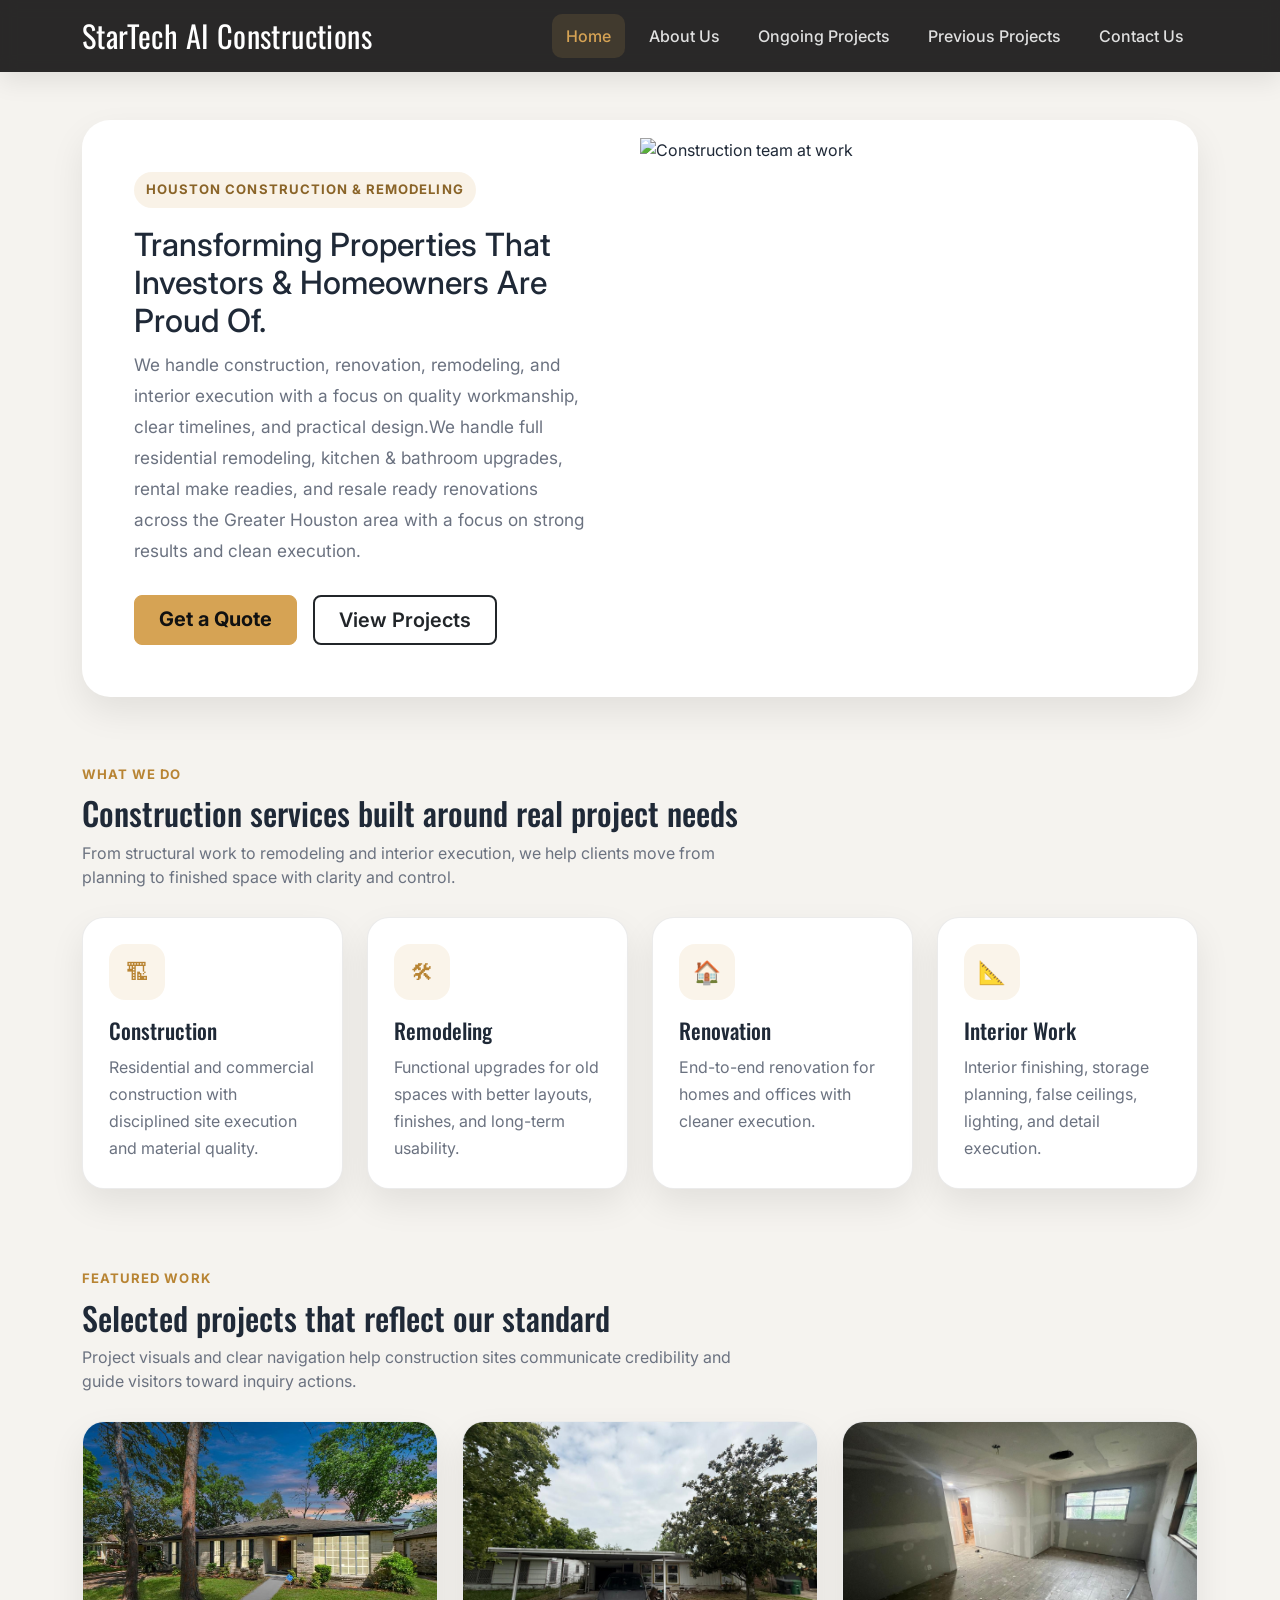
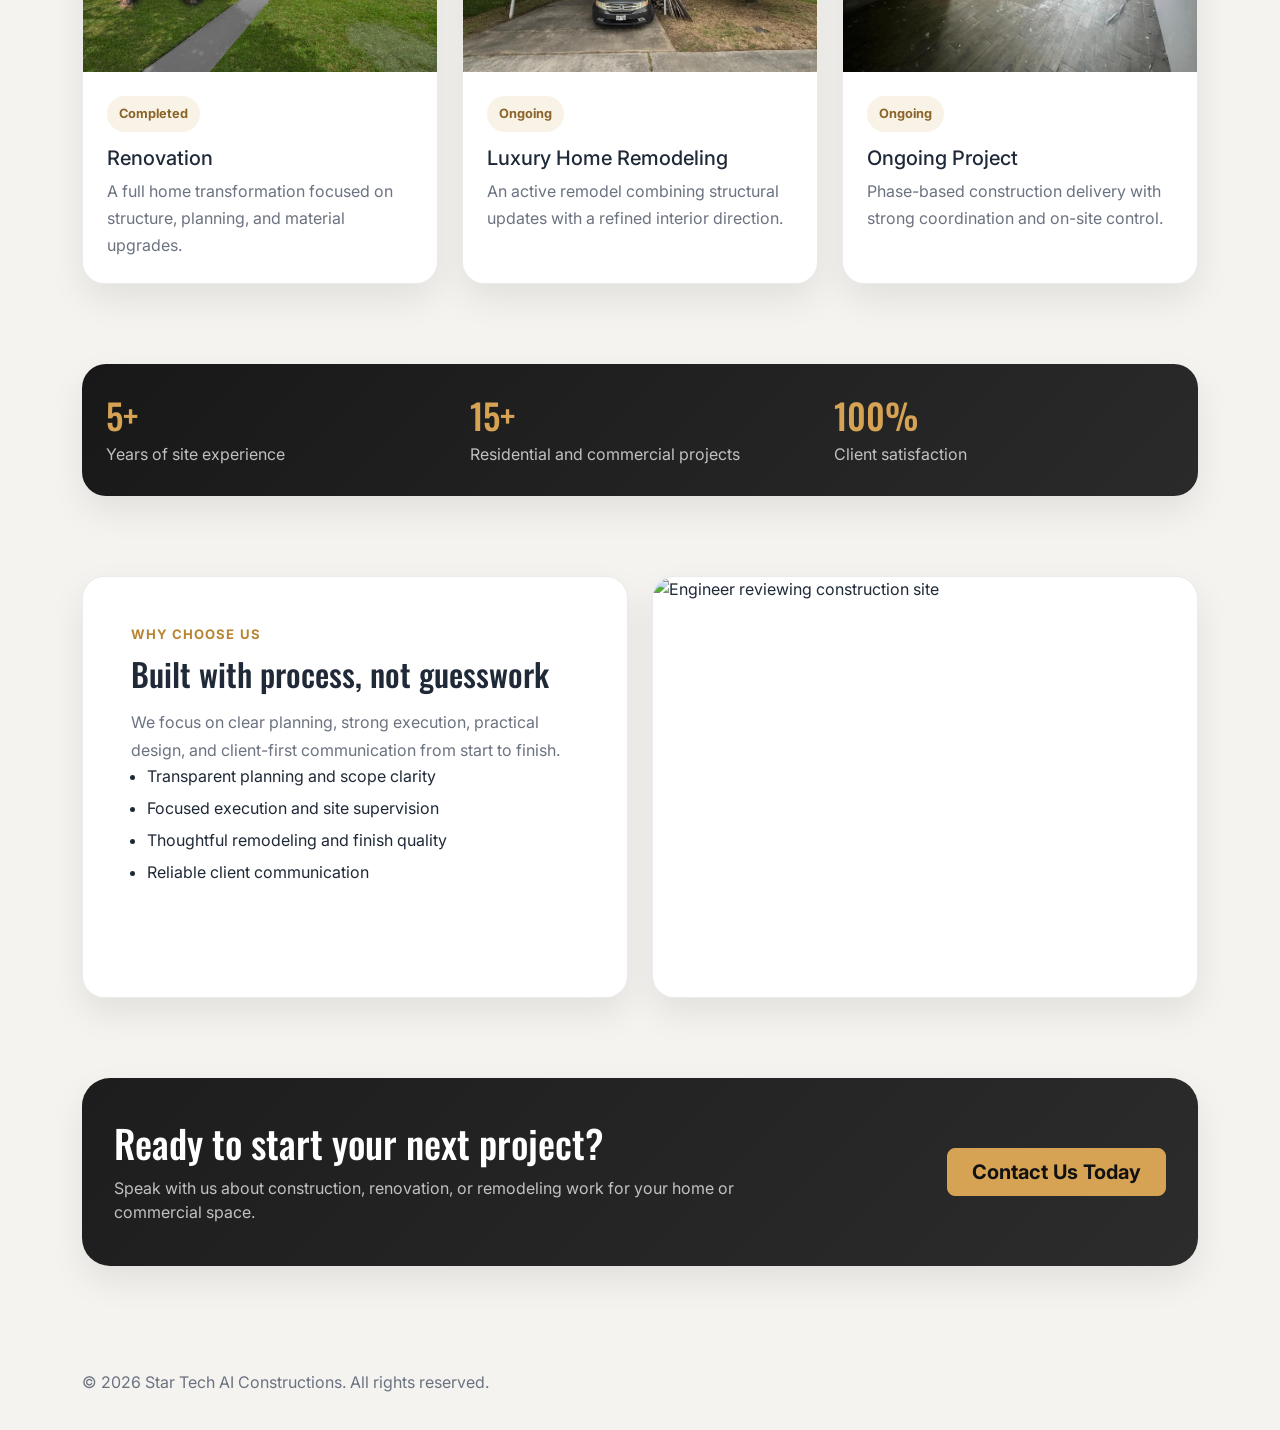
==== index.html @ a81a10f6 "initial commit" ====
<!DOCTYPE html>
<html lang="en">
<head>
  <meta charset="UTF-8" />
  <meta name="viewport" content="width=device-width, initial-scale=1.0" />
  <title>Star Tech AI Constructions | Home</title>
  <meta name="description" content="Construction, remodeling, renovation, and interior work." />

  <link rel="preconnect" href="https://fonts.googleapis.com">
  <link rel="preconnect" href="https://fonts.gstatic.com" crossorigin>
  <link href="https://fonts.googleapis.com/css2?family=Oswald:wght@400;500;600;700&family=Inter:wght@400;500;600;700&display=swap" rel="stylesheet">
  <link href="https://cdn.jsdelivr.net/npm/bootstrap@5.3.3/dist/css/bootstrap.min.css" rel="stylesheet">

  <style>
    :root {
      --accent: #d6a354;
      --accent-dark: #b88433;
      --text-dark: #1f2937;
      --text-muted: #6b7280;
      --bg: #f5f3ef;
      --white: #ffffff;
      --border: rgba(0, 0, 0, 0.08);
      --shadow: 0 15px 35px rgba(0, 0, 0, 0.08);
      --dark: #171717;
    }

    * {
      box-sizing: border-box;
    }

    body {
      margin: 0;
      font-family: 'Inter', sans-serif;
      background: var(--bg);
      color: var(--text-dark);
    }

    img {
      max-width: 100%;
      display: block;
    }

    .custom-navbar {
      background: rgba(23, 23, 23, 0.92);
      backdrop-filter: blur(8px);
      box-shadow: 0 10px 25px rgba(0, 0, 0, 0.08);
    }

    .navbar-brand {
      font-family: 'Oswald', sans-serif;
      font-size: 1.9rem;
      letter-spacing: 0.4px;
      color: #fff !important;
    }

    .navbar-nav .nav-link {
      color: rgba(255,255,255,0.85) !important;
      font-weight: 500;
      margin-left: 10px;
      padding: 10px 14px !important;
      border-radius: 10px;
      transition: all 0.25s ease;
    }

    .navbar-nav .nav-link:hover,
    .navbar-nav .nav-link.active {
      background: rgba(214,163,84,0.14);
      color: var(--accent) !important;
    }

    .navbar-toggler {
      border: none;
      box-shadow: none !important;
    }

    .navbar-toggler-icon {
      filter: brightness(0) invert(1);
    }

    .hero-section {
      padding: 120px 0 40px;
    }

    .hero-panel {
      background: var(--white);
      border-radius: 28px;
      overflow: hidden;
      box-shadow: var(--shadow);
    }

    .hero-copy {
      padding: 52px;
    }

    .eyebrow {
      display: inline-block;
      background: rgba(214,163,84,0.14);
      color: #8a6428;
      font-size: 0.82rem;
      font-weight: 700;
      padding: 8px 12px;
      border-radius: 999px;
      margin-bottom: 18px;
      text-transform: uppercase;
      letter-spacing: 0.08em;
    }

    .hero-copy h1 {
      font-family: 'Oswald', sans-serif;
      font-size: clamp(2.3rem, 4vw, 4.6rem);
      line-height: 1.02;
      margin-bottom: 18px;
    }

    .hero-copy p {
      color: var(--text-muted);
      font-size: 1.08rem;
      line-height: 1.8;
      margin-bottom: 28px;
      max-width: 560px;
    }

    .hero-image img {
      width: 100%;
      height: 100%;
      min-height: 540px;
      object-fit: cover;
    }

    .btn-warning {
      background-color: var(--accent);
      border-color: var(--accent);
      color: #111;
      font-weight: 700;
    }

    .btn-warning:hover {
      background-color: var(--accent-dark);
      border-color: var(--accent-dark);
      color: #111;
    }

    .btn-outline-dark {
      border-width: 2px;
      font-weight: 600;
    }

    .section-block {
      padding: 28px 0 80px;
    }

    .section-heading {
      margin-bottom: 28px;
    }

    .section-heading .small-title {
      color: var(--accent-dark);
      text-transform: uppercase;
      font-size: 0.82rem;
      letter-spacing: 0.08em;
      font-weight: 700;
    }

    .section-heading h2 {
      font-family: 'Oswald', sans-serif;
      font-size: clamp(1.8rem, 2.5vw, 3rem);
      margin: 10px 0 8px;
    }

    .section-heading p {
      color: var(--text-muted);
      max-width: 650px;
    }

    .service-card,
    .project-card,
    .info-card {
      background: var(--white);
      border: 1px solid var(--border);
      border-radius: 22px;
      box-shadow: var(--shadow);
      overflow: hidden;
      height: 100%;
      transition: transform 0.25s ease, box-shadow 0.25s ease;
    }

    .service-card {
      padding: 26px;
    }

    .service-card:hover,
    .project-card:hover,
    .info-card:hover {
      transform: translateY(-6px);
      box-shadow: 0 18px 40px rgba(0,0,0,0.1);
    }

    .icon-box {
      width: 56px;
      height: 56px;
      border-radius: 16px;
      display: grid;
      place-items: center;
      background: rgba(214,163,84,0.12);
      color: var(--accent-dark);
      font-size: 1.4rem;
      margin-bottom: 18px;
    }

    .service-card h5 {
      font-family: 'Oswald', sans-serif;
      font-size: 1.35rem;
      margin-bottom: 10px;
    }

    .service-card p,
    .project-card p,
    .info-card p {
      color: var(--text-muted);
      line-height: 1.7;
      margin-bottom: 0;
    }

    .project-card img {
      width: 100%;
      height: 250px;
      object-fit: cover;
    }

    .project-card .card-body {
      padding: 24px;
    }

    .badge-soft {
      display: inline-block;
      background: rgba(214,163,84,0.14);
      color: #8a6428;
      font-weight: 700;
      border-radius: 999px;
      padding: 8px 12px;
      margin-bottom: 14px;
      font-size: 0.8rem;
    }

    .stats-strip {
      background: linear-gradient(135deg, #181818 0%, #2a2a2a 100%);
      color: #fff;
      border-radius: 24px;
      padding: 30px 24px;
      box-shadow: var(--shadow);
      margin-bottom: 80px;
    }

    .stats-item h3 {
      font-family: 'Oswald', sans-serif;
      font-size: 2.2rem;
      color: var(--accent);
      margin-bottom: 6px;
    }

    .stats-item p {
      margin: 0;
      color: rgba(255,255,255,0.72);
    }

    .cta-panel {
      background: linear-gradient(135deg, #1d1d1d 0%, #2c2c2c 100%);
      color: var(--white);
      border-radius: 28px;
      padding: 42px 32px;
      box-shadow: var(--shadow);
    }

    .cta-panel h2 {
      font-family: 'Oswald', sans-serif;
      font-size: clamp(2rem, 3vw, 3.2rem);
      margin-bottom: 10px;
    }

    .cta-panel p {
      color: rgba(255,255,255,0.72);
      margin-bottom: 0;
    }

    .footer {
      padding: 24px 0 36px;
      color: var(--text-muted);
    }

    @media (max-width: 991.98px) {
      .hero-section {
        padding: 100px 0 28px;
      }

      .hero-copy {
        padding: 30px 24px;
      }

      .hero-image img {
        min-height: 320px;
      }

      .navbar-nav .nav-link {
        margin-left: 0;
        margin-bottom: 6px;
      }
    }

    @media (max-width: 767.98px) {
      .hero-copy h1 {
        font-size: 2.4rem;
      }

      .hero-copy .btn {
        width: 100%;
      }

      .project-card img {
        height: 220px;
      }

      .hero-panel,
      .service-card,
      .project-card,
      .info-card,
      .cta-panel,
      .stats-strip {
        border-radius: 18px;
      }
    }
  </style>
</head>
<body>

  <nav class="navbar navbar-expand-lg custom-navbar fixed-top">
    <div class="container">
      <a class="navbar-brand" href="index.html">StarTech AI Constructions</a>

      <button class="navbar-toggler" type="button" data-bs-toggle="collapse" data-bs-target="#mainNavbar" aria-controls="mainNavbar" aria-expanded="false" aria-label="Toggle navigation">
        <span class="navbar-toggler-icon"></span>
      </button>

      <div class="collapse navbar-collapse justify-content-end" id="mainNavbar">
        <ul class="navbar-nav align-items-lg-center">
          <li class="nav-item"><a class="nav-link active" href="index.html">Home</a></li>
          <li class="nav-item"><a class="nav-link" href="about.html">About Us</a></li>
          <li class="nav-item"><a class="nav-link" href="ongoing-projects.html">Ongoing Projects</a></li>
          <li class="nav-item"><a class="nav-link" href="previous-projects.html">Previous Projects</a></li>
          <li class="nav-item"><a class="nav-link" href="contact.html">Contact Us</a></li>
        </ul>
      </div>
    </div>
  </nav>

  <main>
    <section class="hero-section">
      <div class="container">
        <div class="hero-panel">
          <div class="row g-0 align-items-center">
            <div class="col-xl-6">
              <div class="hero-copy">
                <span class="eyebrow">Houston Construction & Remodeling</span>
                <h2>Transforming Properties That Investors & Homeowners Are Proud Of.</h2>
                <p>
                  We handle construction, renovation, remodeling, and interior execution with a focus on quality workmanship, clear timelines, and practical design.We handle full residential remodeling, kitchen & bathroom upgrades, rental make readies, and resale ready renovations across the Greater Houston area with a focus on strong results and clean execution.

                </p>
                <div class="d-flex flex-wrap gap-3">
                  <a href="contact.html" class="btn btn-warning btn-lg px-4">Get a Quote</a>
                  <a href="previous-projects.html" class="btn btn-outline-dark btn-lg px-4">View Projects</a>
                </div>
              </div>
            </div>
            <div class="col-xl-6">
              <div class="hero-image">
                <img src="https://images.unsplash.com/photo-1504307651254-35680f356dfd?q=80&w=1400&auto=format&fit=crop" alt="Construction team at work" loading="lazy">
              </div>
            </div>
          </div>
        </div>
      </div>
    </section>

    <section class="section-block">
      <div class="container">
        <div class="section-heading">
          <div class="small-title">What We Do</div>
          <h2>Construction services built around real project needs</h2>
          <p>
            From structural work to remodeling and interior execution, we help clients move from planning to finished space with clarity and control.
          </p>
        </div>

        <div class="row g-4">
          <div class="col-md-6 col-xl-3">
            <div class="service-card">
              <div class="icon-box">🏗</div>
              <h5>Construction</h5>
              <p>Residential and commercial construction with disciplined site execution and material quality.</p>
            </div>
          </div>
          <div class="col-md-6 col-xl-3">
            <div class="service-card">
              <div class="icon-box">🛠</div>
              <h5>Remodeling</h5>
              <p>Functional upgrades for old spaces with better layouts, finishes, and long-term usability.</p>
            </div>
          </div>
          <div class="col-md-6 col-xl-3">
            <div class="service-card">
              <div class="icon-box">🏠</div>
              <h5>Renovation</h5>
              <p>End-to-end renovation for homes and offices with cleaner execution.</p>
            </div>
          </div>
          <div class="col-md-6 col-xl-3">
            <div class="service-card">
              <div class="icon-box">📐</div>
              <h5>Interior Work</h5>
              <p>Interior finishing, storage planning, false ceilings, lighting, and detail execution.</p>
            </div>
          </div>
        </div>
      </div>
    </section>

    <section class="section-block pt-0">
      <div class="container">
        <div class="section-heading">
          <div class="small-title">Featured Work</div>
          <h2>Selected projects that reflect our standard</h2>
          <p>Project visuals and clear navigation help construction sites communicate credibility and guide visitors toward inquiry actions.</p>
        </div>

        <div class="row g-4">
          <div class="col-md-6 col-xl-4">
            <div class="project-card">
              <img src="img-1.jpeg" alt="Bungalow renovation" loading="lazy">
              <div class="card-body">
                <span class="badge-soft">Completed</span>
                <h5>Renovation</h5>
                <p>A full home transformation focused on structure, planning, and material upgrades.</p>
              </div>
            </div>
          </div>
          <div class="col-md-6 col-xl-4">
            <div class="project-card">
              <img src="driftwood.jpeg" alt="Luxury home remodeling" loading="lazy">
              <div class="card-body">
                <span class="badge-soft">Ongoing</span>
                <h5>Luxury Home Remodeling</h5>
                <p>An active remodel combining structural updates with a refined interior direction.</p>
              </div>
            </div>
          </div>
          <div class="col-md-6 col-xl-4">
            <div class="project-card">
              <img src="img.jpeg" alt="Ongoing project" loading="lazy">
              <div class="card-body">
                <span class="badge-soft">Ongoing</span>
                <h5>Ongoing Project</h5>
                <p>Phase-based construction delivery with strong coordination and on-site control.</p>
              </div>
            </div>
          </div>
        </div>
      </div>
    </section>

    <section class="container">
      <div class="stats-strip">
        <div class="row g-4 text-center text-md-start">
          <div class="col-md-4">
            <div class="stats-item">
              <h3>5+</h3>
              <p>Years of site experience</p>
            </div>
          </div>
          <div class="col-md-4">
            <div class="stats-item">
              <h3>15+</h3>
              <p>Residential and commercial projects</p>
            </div>
          </div>
          <div class="col-md-4">
            <div class="stats-item">
              <h3>100%</h3>
              <p>Client satisfaction</p>
            </div>
          </div>
        </div>
      </div>
    </section>

    <section class="section-block pt-0">
      <div class="container">
        <div class="row g-4">
          <div class="col-lg-6">
            <div class="info-card p-4 p-lg-5">
              <div class="section-heading mb-3">
                <div class="small-title">Why Choose Us</div>
                <h2>Built with process, not guesswork</h2>
              </div>
              <p>
                We focus on clear planning, strong execution, practical design, and client-first communication from start to finish.
              </p>
              <ul class="ps-3 mb-0">
                <li class="mb-2">Transparent planning and scope clarity</li>
                <li class="mb-2">Focused execution and site supervision</li>
                <li class="mb-2">Thoughtful remodeling and finish quality</li>
                <li class="mb-2">Reliable client communication</li>
              </ul>
            </div>
          </div>

          <div class="col-lg-6">
            <div class="info-card overflow-hidden">
              <img src="https://images.unsplash.com/photo-1541888946425-d81bb19240f5?q=80&w=1200&auto=format&fit=crop" alt="Engineer reviewing construction site" loading="lazy" style="height:100%; min-height:420px; object-fit:cover;">
            </div>
          </div>
        </div>
      </div>
    </section>

    <section class="section-block pt-0">
      <div class="container">
        <div class="cta-panel">
          <div class="row align-items-center g-4">
            <div class="col-lg-8">
              <h2>Ready to start your next project?</h2>
              <p>Speak with us about construction, renovation, or remodeling work for your home or commercial space.</p>
            </div>
            <div class="col-lg-4 text-lg-end">
              <a href="contact.html" class="btn btn-warning btn-lg px-4">Contact Us Today</a>
            </div>
          </div>
        </div>
      </div>
    </section>

    <footer class="footer">
      <div class="container">
        <p class="mb-0">© 2026 Star Tech AI Constructions. All rights reserved.</p>
      </div>
    </footer>
  </main>

  <script src="https://cdn.jsdelivr.net/npm/bootstrap@5.3.3/dist/js/bootstrap.bundle.min.js"></script>
</body>
</html>
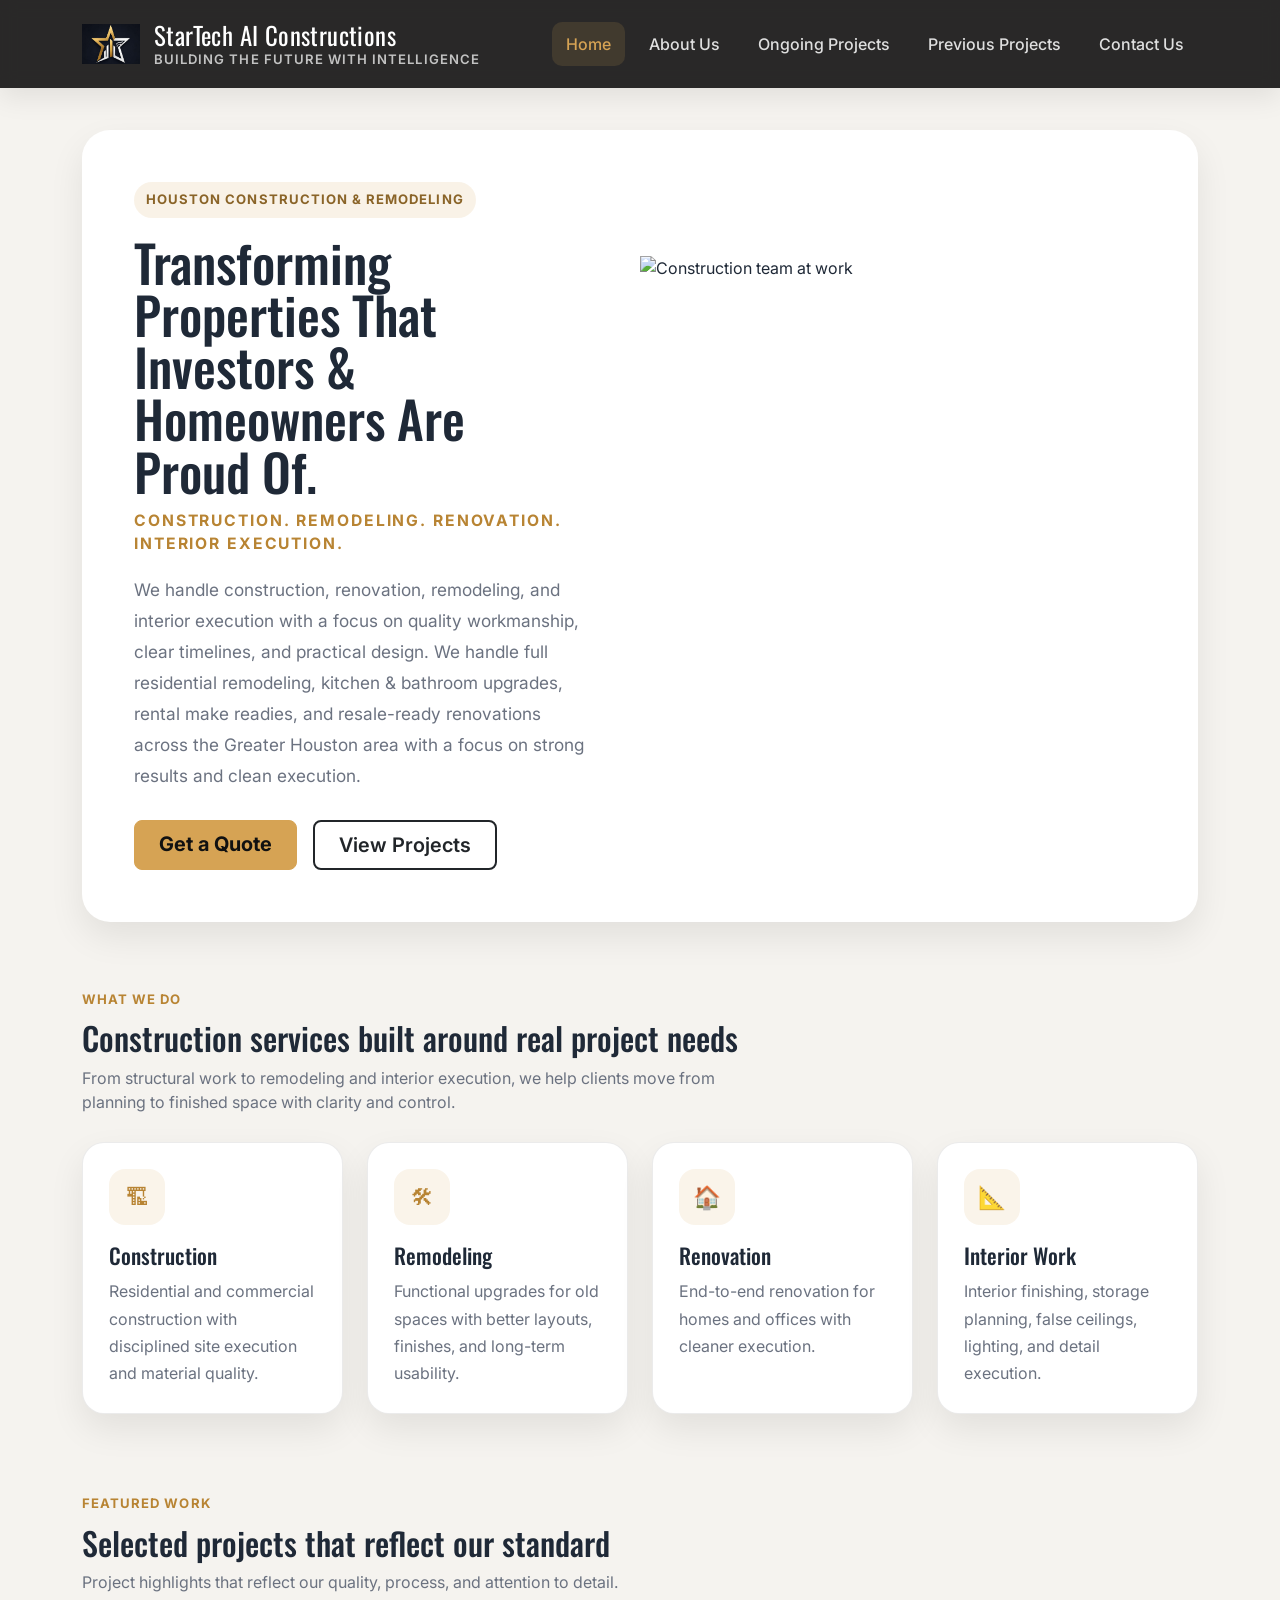
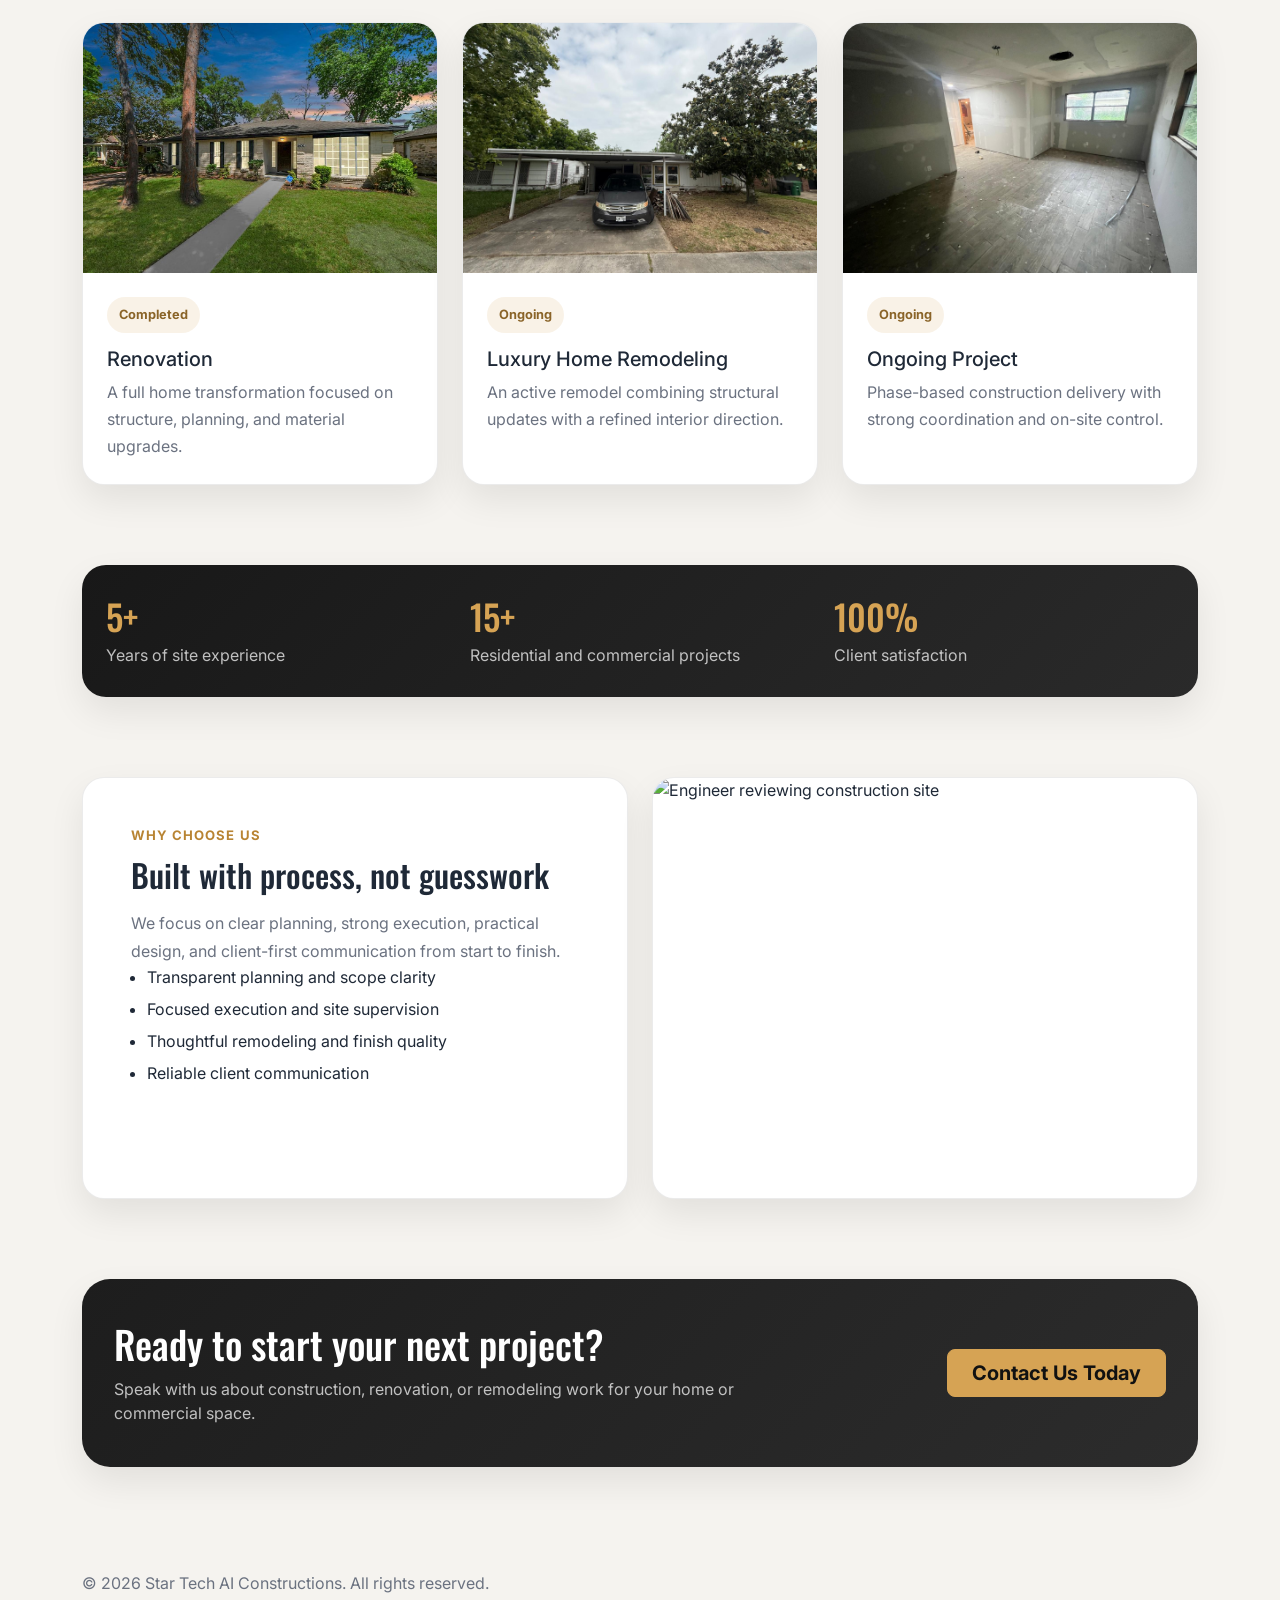
==== commit cd3b11c6: "updated website" ====
--- a/index.html
+++ b/index.html
@@ -5,6 +5,10 @@
   <meta name="viewport" content="width=device-width, initial-scale=1.0" />
   <title>Star Tech AI Constructions | Home</title>
   <meta name="description" content="Construction, remodeling, renovation, and interior work." />
+
+  <!-- Favicon / Tab Logo -->
+  <link rel="icon" type="image/jpeg" href="logo.jpeg" />
+  <link rel="shortcut icon" href="logo.jpeg" type="image/jpeg" />
 
   <link rel="preconnect" href="https://fonts.googleapis.com">
   <link rel="preconnect" href="https://fonts.gstatic.com" crossorigin>
@@ -44,13 +48,51 @@
       background: rgba(23, 23, 23, 0.92);
       backdrop-filter: blur(8px);
       box-shadow: 0 10px 25px rgba(0, 0, 0, 0.08);
+      padding-top: 10px;
+      padding-bottom: 10px;
     }
 
     .navbar-brand {
       font-family: 'Oswald', sans-serif;
-      font-size: 1.9rem;
+      font-size: 1.55rem;
       letter-spacing: 0.4px;
       color: #fff !important;
+      display: flex;
+      align-items: center;
+      gap: 14px;
+      line-height: 1;
+      text-decoration: none;
+    }
+
+    .brand-logo {
+      width: 58px;
+      height: 58px;
+      object-fit: contain;
+      background: transparent;
+      padding: 0;
+      border-radius: 0;
+      flex-shrink: 0;
+    }
+
+    .brand-text {
+      display: flex;
+      flex-direction: column;
+      line-height: 1.05;
+    }
+
+    .brand-text > span {
+      font-size: 1em;
+      color: #fff;
+    }
+
+    .brand-text small {
+      font-family: 'Inter', sans-serif;
+      font-size: 0.82rem;
+      color: rgba(255,255,255,0.72);
+      font-weight: 600;
+      letter-spacing: 0.08em;
+      margin-top: 5px;
+      text-transform: uppercase;
     }
 
     .navbar-nav .nav-link {
@@ -78,7 +120,7 @@
     }
 
     .hero-section {
-      padding: 120px 0 40px;
+      padding: 130px 0 40px;
     }
 
     .hero-panel {
@@ -109,6 +151,15 @@
       font-family: 'Oswald', sans-serif;
       font-size: clamp(2.3rem, 4vw, 4.6rem);
       line-height: 1.02;
+      margin-bottom: 12px;
+    }
+
+    .hero-tagline {
+      color: var(--accent-dark);
+      font-size: 0.98rem;
+      font-weight: 700;
+      letter-spacing: 0.12em;
+      text-transform: uppercase;
       margin-bottom: 18px;
     }
 
@@ -289,7 +340,7 @@
 
     @media (max-width: 991.98px) {
       .hero-section {
-        padding: 100px 0 28px;
+        padding: 110px 0 28px;
       }
 
       .hero-copy {
@@ -309,6 +360,11 @@
     @media (max-width: 767.98px) {
       .hero-copy h1 {
         font-size: 2.4rem;
+      }
+
+      .hero-tagline {
+        font-size: 0.88rem;
+        letter-spacing: 0.08em;
       }
 
       .hero-copy .btn {
@@ -327,6 +383,21 @@
       .stats-strip {
         border-radius: 18px;
       }
+
+      .navbar-brand {
+        font-size: 1.05rem;
+        gap: 10px;
+      }
+
+      .brand-logo {
+        width: 48px;
+        height: 48px;
+      }
+
+      .brand-text small {
+        font-size: 0.64rem;
+        margin-top: 4px;
+      }
     }
   </style>
 </head>
@@ -334,7 +405,13 @@
 
   <nav class="navbar navbar-expand-lg custom-navbar fixed-top">
     <div class="container">
-      <a class="navbar-brand" href="index.html">StarTech AI Constructions</a>
+      <a class="navbar-brand" href="index.html">
+        <img src="logo.jpeg" alt="StarTech AI Constructions logo" class="brand-logo">
+        <span class="brand-text">
+          <span>StarTech AI Constructions</span>
+          <small>BUILDING THE FUTURE WITH INTELLIGENCE</small>
+        </span>
+      </a>
 
       <button class="navbar-toggler" type="button" data-bs-toggle="collapse" data-bs-target="#mainNavbar" aria-controls="mainNavbar" aria-expanded="false" aria-label="Toggle navigation">
         <span class="navbar-toggler-icon"></span>
@@ -360,10 +437,10 @@
             <div class="col-xl-6">
               <div class="hero-copy">
                 <span class="eyebrow">Houston Construction & Remodeling</span>
-                <h2>Transforming Properties That Investors & Homeowners Are Proud Of.</h2>
+                <h1>Transforming Properties That Investors & Homeowners Are Proud Of.</h1>
+                <div class="hero-tagline">Construction. Remodeling. Renovation. Interior Execution.</div>
                 <p>
-                  We handle construction, renovation, remodeling, and interior execution with a focus on quality workmanship, clear timelines, and practical design.We handle full residential remodeling, kitchen & bathroom upgrades, rental make readies, and resale ready renovations across the Greater Houston area with a focus on strong results and clean execution.
-
+                  We handle construction, renovation, remodeling, and interior execution with a focus on quality workmanship, clear timelines, and practical design. We handle full residential remodeling, kitchen & bathroom upgrades, rental make readies, and resale-ready renovations across the Greater Houston area with a focus on strong results and clean execution.
                 </p>
                 <div class="d-flex flex-wrap gap-3">
                   <a href="contact.html" class="btn btn-warning btn-lg px-4">Get a Quote</a>
@@ -429,7 +506,7 @@
         <div class="section-heading">
           <div class="small-title">Featured Work</div>
           <h2>Selected projects that reflect our standard</h2>
-          <p>Project visuals and clear navigation help construction sites communicate credibility and guide visitors toward inquiry actions.</p>
+          <p>Project highlights that reflect our quality, process, and attention to detail.</p>
         </div>
 
         <div class="row g-4">
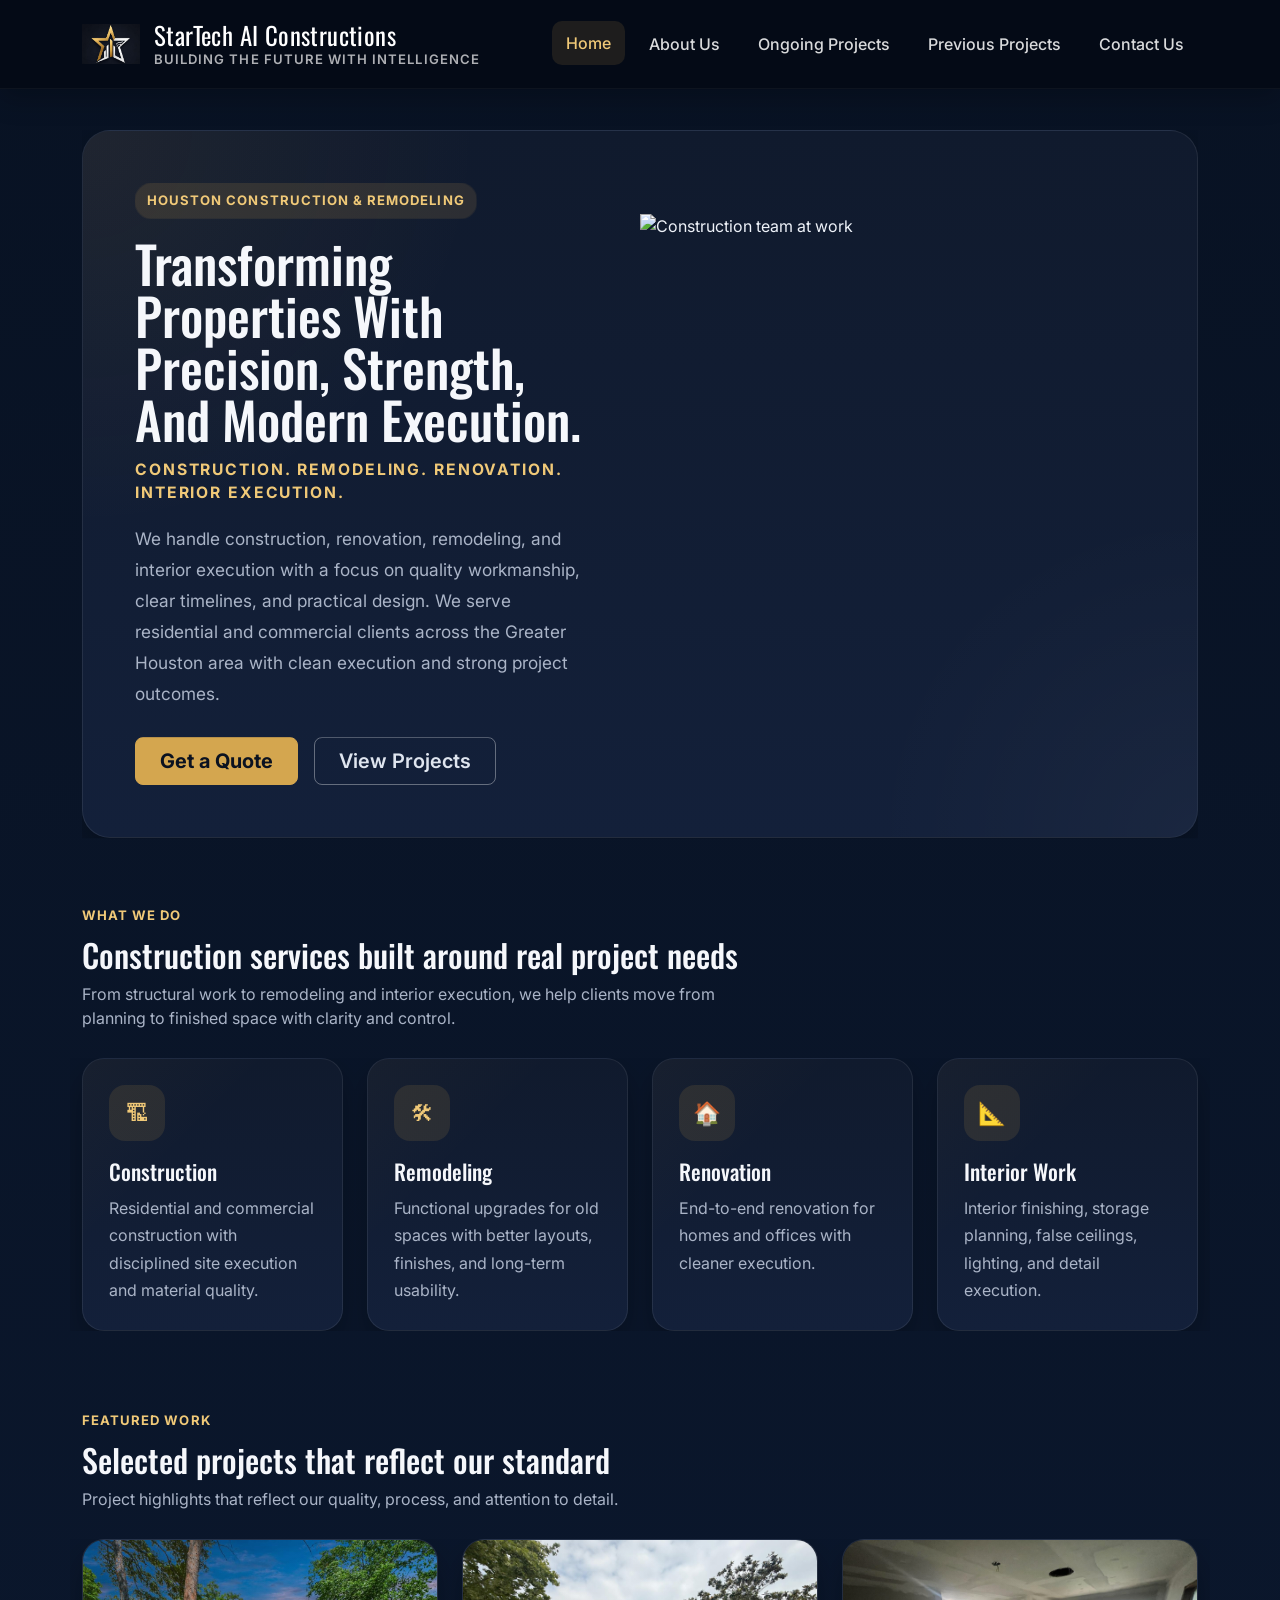
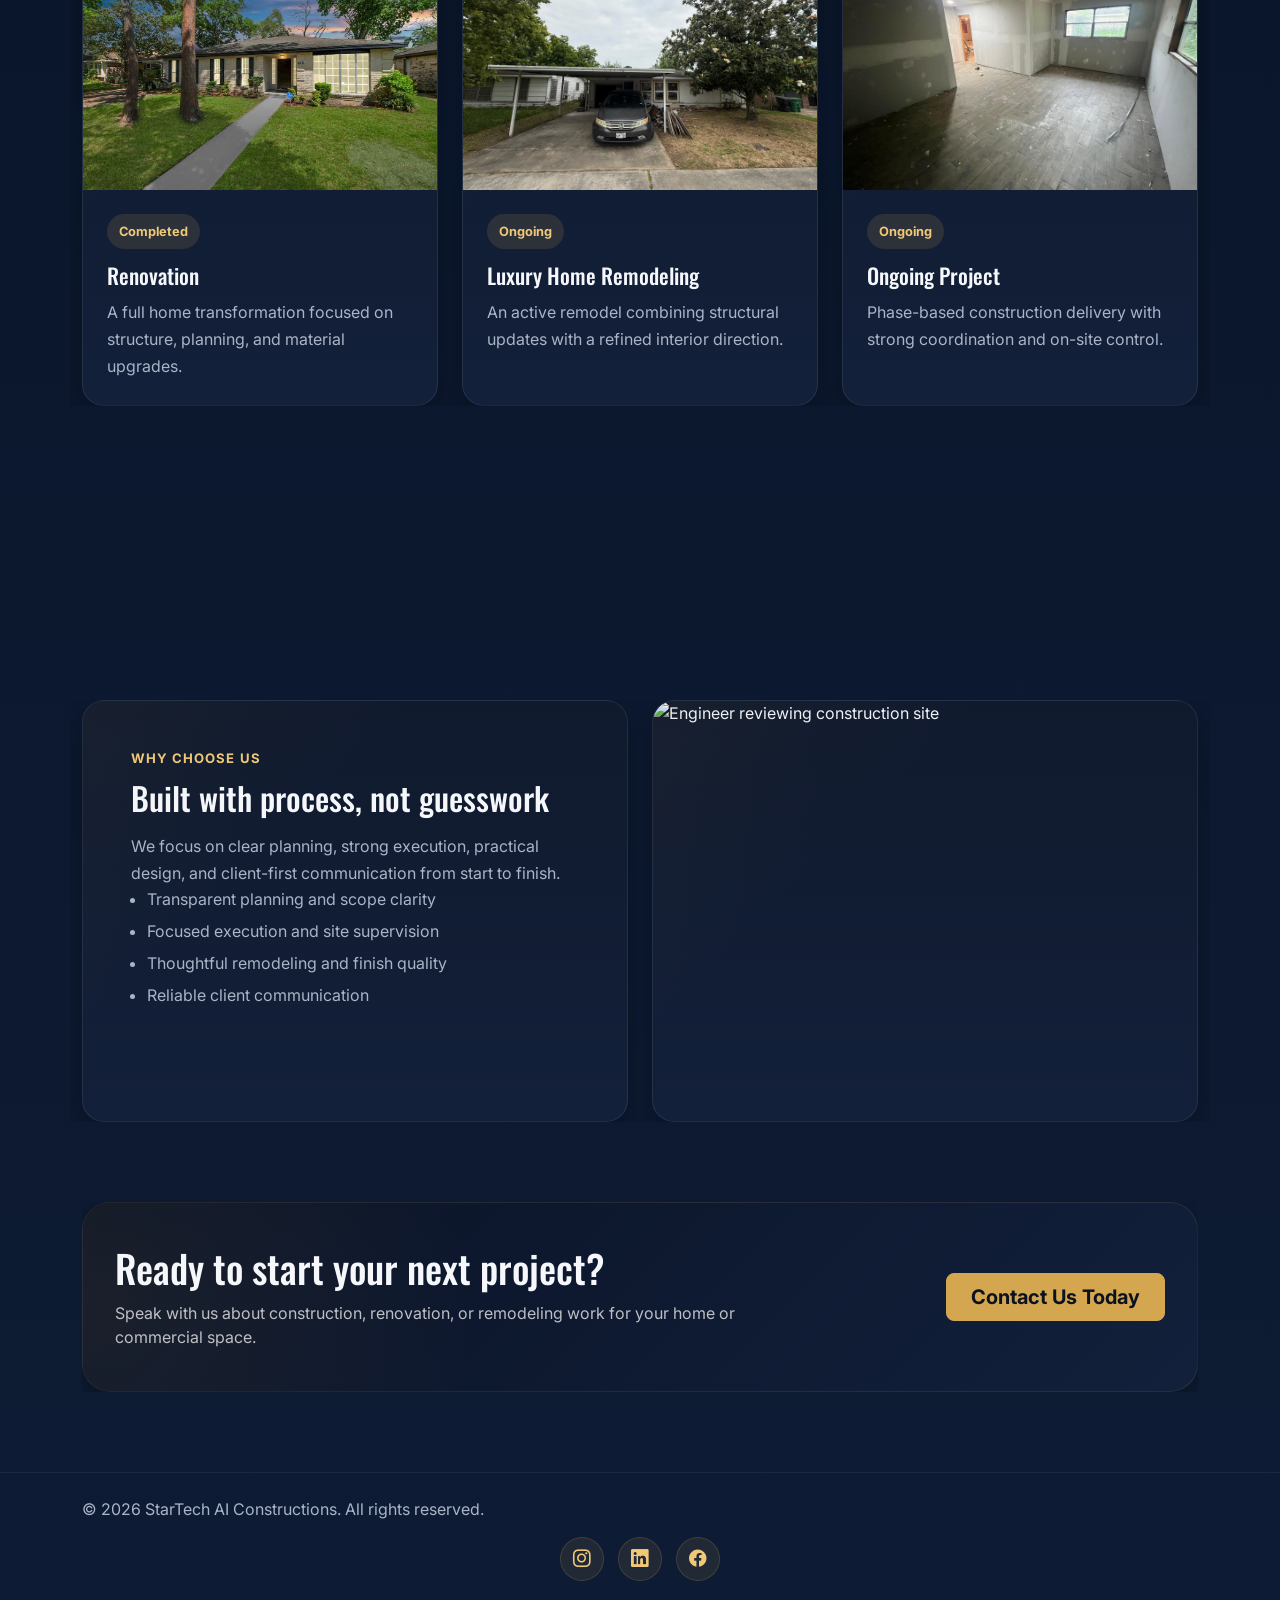
==== commit a6f3450b: "updated website" ====
--- a/index.html
+++ b/index.html
@@ -4,32 +4,50 @@
   <meta charset="UTF-8" />
   <meta name="viewport" content="width=device-width, initial-scale=1.0" />
   <title>Star Tech AI Constructions | Home</title>
-  <meta name="description" content="Construction, remodeling, renovation, and interior work." />
-
-  <!-- Favicon / Tab Logo -->
+  <meta name="description" content="Construction, remodeling, renovation, and interior work in the Greater Houston area." />
+
   <link rel="icon" type="image/jpeg" href="logo.jpeg" />
   <link rel="shortcut icon" href="logo.jpeg" type="image/jpeg" />
+
+  <meta property="og:title" content="Star Tech AI Constructions" />
+  <meta property="og:description" content="Construction, remodeling, renovation, and interior execution in the Greater Houston area." />
+  <meta property="og:image" content="logo.jpeg" />
+  <meta property="og:type" content="website" />
 
   <link rel="preconnect" href="https://fonts.googleapis.com">
   <link rel="preconnect" href="https://fonts.gstatic.com" crossorigin>
   <link href="https://fonts.googleapis.com/css2?family=Oswald:wght@400;500;600;700&family=Inter:wght@400;500;600;700&display=swap" rel="stylesheet">
   <link href="https://cdn.jsdelivr.net/npm/bootstrap@5.3.3/dist/css/bootstrap.min.css" rel="stylesheet">
 
+  <link rel="stylesheet" href="https://cdn.jsdelivr.net/npm/bootstrap-icons@1.11.3/font/bootstrap-icons.min.css">
+
   <style>
     :root {
-      --accent: #d6a354;
-      --accent-dark: #b88433;
-      --text-dark: #1f2937;
-      --text-muted: #6b7280;
-      --bg: #f5f3ef;
-      --white: #ffffff;
-      --border: rgba(0, 0, 0, 0.08);
-      --shadow: 0 15px 35px rgba(0, 0, 0, 0.08);
-      --dark: #171717;
+      --accent: #d4a64f;
+      --accent-dark: #b9892f;
+      --gold-soft: #f0c978;
+      --navy: #0b1730;
+      --navy-2: #12203b;
+      --dark: #050b16;
+      --bg: linear-gradient(180deg, #081223 0%, #0d1b34 100%);
+      --panel: #101a2d;
+      --panel-2: #13203a;
+      --text-dark: #eef2f9;
+      --text-muted: #aab4c7;
+      --white: #f5f7fb;
+      --silver: #dfe5ef;
+      --border: rgba(255, 255, 255, 0.08);
+      --shadow: 0 15px 35px rgba(0, 0, 0, 0.28);
+      --transition-smooth: 180ms cubic-bezier(0.16, 1, 0.3, 1);
+      --transition-reveal: 700ms cubic-bezier(0.16, 1, 0.3, 1);
     }
 
     * {
       box-sizing: border-box;
+    }
+
+    html {
+      scroll-behavior: smooth;
     }
 
     body {
@@ -37,6 +55,7 @@
       font-family: 'Inter', sans-serif;
       background: var(--bg);
       color: var(--text-dark);
+      overflow-x: hidden;
     }
 
     img {
@@ -45,11 +64,13 @@
     }
 
     .custom-navbar {
-      background: rgba(23, 23, 23, 0.92);
-      backdrop-filter: blur(8px);
-      box-shadow: 0 10px 25px rgba(0, 0, 0, 0.08);
+      background: rgba(5, 11, 22, 0.9);
+      backdrop-filter: blur(10px);
+      box-shadow: 0 10px 25px rgba(0, 0, 0, 0.22);
       padding-top: 10px;
       padding-bottom: 10px;
+      border-bottom: 1px solid rgba(255,255,255,0.04);
+      transition: background var(--transition-smooth), box-shadow var(--transition-smooth);
     }
 
     .navbar-brand {
@@ -72,6 +93,11 @@
       padding: 0;
       border-radius: 0;
       flex-shrink: 0;
+      transition: transform 0.5s ease;
+    }
+
+    .navbar-brand:hover .brand-logo {
+      transform: rotate(-4deg) scale(1.04);
     }
 
     .brand-text {
@@ -88,11 +114,23 @@
     .brand-text small {
       font-family: 'Inter', sans-serif;
       font-size: 0.82rem;
-      color: rgba(255,255,255,0.72);
+      color: rgba(255,255,255,0.68);
       font-weight: 600;
       letter-spacing: 0.08em;
       margin-top: 5px;
       text-transform: uppercase;
+    }
+
+    .navbar-nav .nav-link,
+    .btn,
+    .project-card,
+    .service-card {
+      transition:
+        color var(--transition-smooth),
+        background-color var(--transition-smooth),
+        border-color var(--transition-smooth),
+        box-shadow var(--transition-smooth),
+        transform var(--transition-smooth);
     }
 
     .navbar-nav .nav-link {
@@ -101,13 +139,13 @@
       margin-left: 10px;
       padding: 10px 14px !important;
       border-radius: 10px;
-      transition: all 0.25s ease;
     }
 
     .navbar-nav .nav-link:hover,
     .navbar-nav .nav-link.active {
-      background: rgba(214,163,84,0.14);
-      color: var(--accent) !important;
+      background: rgba(212, 166, 79, 0.12);
+      color: var(--gold-soft) !important;
+      transform: translateY(-1px);
     }
 
     .navbar-toggler {
@@ -121,23 +159,38 @@
 
     .hero-section {
       padding: 130px 0 40px;
+      position: relative;
     }
 
     .hero-panel {
-      background: var(--white);
+      background: linear-gradient(180deg, var(--panel) 0%, var(--panel-2) 100%);
       border-radius: 28px;
       overflow: hidden;
       box-shadow: var(--shadow);
+      border: 1px solid var(--border);
+      position: relative;
+    }
+
+    .hero-panel::before {
+      content: "";
+      position: absolute;
+      inset: 0;
+      background:
+        radial-gradient(circle at top left, rgba(212,166,79,0.08), transparent 30%),
+        radial-gradient(circle at bottom right, rgba(255,255,255,0.03), transparent 25%);
+      pointer-events: none;
     }
 
     .hero-copy {
       padding: 52px;
+      position: relative;
+      z-index: 2;
     }
 
     .eyebrow {
       display: inline-block;
-      background: rgba(214,163,84,0.14);
-      color: #8a6428;
+      background: rgba(212, 166, 79, 0.14);
+      color: var(--gold-soft);
       font-size: 0.82rem;
       font-weight: 700;
       padding: 8px 12px;
@@ -145,6 +198,7 @@
       margin-bottom: 18px;
       text-transform: uppercase;
       letter-spacing: 0.08em;
+      box-shadow: 0 0 0 1px rgba(212,166,79,0.08);
     }
 
     .hero-copy h1 {
@@ -152,10 +206,11 @@
       font-size: clamp(2.3rem, 4vw, 4.6rem);
       line-height: 1.02;
       margin-bottom: 12px;
+      color: var(--white);
     }
 
     .hero-tagline {
-      color: var(--accent-dark);
+      color: var(--gold-soft);
       font-size: 0.98rem;
       font-weight: 700;
       letter-spacing: 0.12em;
@@ -171,29 +226,61 @@
       max-width: 560px;
     }
 
+    .hero-image {
+      overflow: hidden;
+      height: 100%;
+    }
+
     .hero-image img {
       width: 100%;
       height: 100%;
       min-height: 540px;
       object-fit: cover;
+      animation: heroFloat 10s ease-in-out infinite alternate;
+      transform-origin: center center;
+    }
+
+    @keyframes heroFloat {
+      from { transform: scale(1); }
+      to { transform: scale(1.04); }
     }
 
     .btn-warning {
       background-color: var(--accent);
       border-color: var(--accent);
-      color: #111;
+      color: #0b1220;
       font-weight: 700;
     }
 
     .btn-warning:hover {
       background-color: var(--accent-dark);
       border-color: var(--accent-dark);
-      color: #111;
+      color: #0b1220;
+      transform: translateY(-2px);
+      box-shadow: 0 0 0 1px rgba(212,166,79,0.25), 0 14px 34px rgba(212,166,79,0.18);
+    }
+
+    .btn-warning:active {
+      transform: translateY(0);
     }
 
     .btn-outline-dark {
-      border-width: 2px;
+      border: 1.5px solid rgba(255,255,255,0.35);
+      color: var(--silver);
       font-weight: 600;
+      background: transparent;
+    }
+
+    .btn-outline-dark:hover {
+      background: rgba(255,255,255,0.08);
+      color: #fff;
+      border-color: rgba(255,255,255,0.55);
+      transform: translateY(-2px);
+      box-shadow: 0 14px 30px rgba(0,0,0,0.22);
+    }
+
+    .btn-outline-dark:active {
+      transform: translateY(0);
     }
 
     .section-block {
@@ -205,7 +292,7 @@
     }
 
     .section-heading .small-title {
-      color: var(--accent-dark);
+      color: var(--gold-soft);
       text-transform: uppercase;
       font-size: 0.82rem;
       letter-spacing: 0.08em;
@@ -216,6 +303,7 @@
       font-family: 'Oswald', sans-serif;
       font-size: clamp(1.8rem, 2.5vw, 3rem);
       margin: 10px 0 8px;
+      color: var(--white);
     }
 
     .section-heading p {
@@ -226,13 +314,23 @@
     .service-card,
     .project-card,
     .info-card {
-      background: var(--white);
+      background: linear-gradient(180deg, var(--panel) 0%, var(--panel-2) 100%);
       border: 1px solid var(--border);
       border-radius: 22px;
       box-shadow: var(--shadow);
       overflow: hidden;
       height: 100%;
-      transition: transform 0.25s ease, box-shadow 0.25s ease;
+      position: relative;
+    }
+
+    .service-card::before,
+    .project-card::before,
+    .info-card::before {
+      content: "";
+      position: absolute;
+      inset: 0;
+      background: linear-gradient(135deg, rgba(212,166,79,0.04), transparent 35%);
+      pointer-events: none;
     }
 
     .service-card {
@@ -243,7 +341,7 @@
     .project-card:hover,
     .info-card:hover {
       transform: translateY(-6px);
-      box-shadow: 0 18px 40px rgba(0,0,0,0.1);
+      box-shadow: 0 18px 40px rgba(0,0,0,0.34);
     }
 
     .icon-box {
@@ -252,16 +350,26 @@
       border-radius: 16px;
       display: grid;
       place-items: center;
-      background: rgba(214,163,84,0.12);
-      color: var(--accent-dark);
+      background: rgba(212, 166, 79, 0.12);
+      color: var(--gold-soft);
       font-size: 1.4rem;
       margin-bottom: 18px;
-    }
-
-    .service-card h5 {
+      transition: transform var(--transition-smooth), background var(--transition-smooth);
+    }
+
+    .service-card:hover .icon-box {
+      transform: scale(1.08);
+      background: rgba(212, 166, 79, 0.18);
+    }
+
+    .service-card h5,
+    .project-card h5 {
       font-family: 'Oswald', sans-serif;
       font-size: 1.35rem;
       margin-bottom: 10px;
+      color: var(--white);
+      position: relative;
+      z-index: 1;
     }
 
     .service-card p,
@@ -270,22 +378,31 @@
       color: var(--text-muted);
       line-height: 1.7;
       margin-bottom: 0;
+      position: relative;
+      z-index: 1;
     }
 
     .project-card img {
       width: 100%;
       height: 250px;
       object-fit: cover;
+      transition: transform 0.8s ease;
+    }
+
+    .project-card:hover img {
+      transform: scale(1.05);
     }
 
     .project-card .card-body {
       padding: 24px;
+      position: relative;
+      z-index: 1;
     }
 
     .badge-soft {
       display: inline-block;
-      background: rgba(214,163,84,0.14);
-      color: #8a6428;
+      background: rgba(212, 166, 79, 0.14);
+      color: var(--gold-soft);
       font-weight: 700;
       border-radius: 999px;
       padding: 8px 12px;
@@ -294,12 +411,26 @@
     }
 
     .stats-strip {
-      background: linear-gradient(135deg, #181818 0%, #2a2a2a 100%);
+      background: linear-gradient(135deg, #0a1326 0%, #12203b 100%);
       color: #fff;
       border-radius: 24px;
       padding: 30px 24px;
       box-shadow: var(--shadow);
       margin-bottom: 80px;
+      border: 1px solid rgba(212, 166, 79, 0.12);
+      position: relative;
+      overflow: hidden;
+    }
+
+    .stats-strip::after {
+      content: "";
+      position: absolute;
+      width: 220px;
+      height: 220px;
+      top: -80px;
+      right: -60px;
+      background: radial-gradient(circle, rgba(212,166,79,0.14), transparent 70%);
+      pointer-events: none;
     }
 
     .stats-item h3 {
@@ -315,28 +446,66 @@
     }
 
     .cta-panel {
-      background: linear-gradient(135deg, #1d1d1d 0%, #2c2c2c 100%);
+      background: linear-gradient(135deg, #0a1326 0%, #12203b 100%);
       color: var(--white);
       border-radius: 28px;
       padding: 42px 32px;
       box-shadow: var(--shadow);
+      border: 1px solid rgba(212, 166, 79, 0.12);
+      position: relative;
+      overflow: hidden;
+    }
+
+    .cta-panel::before {
+      content: "";
+      position: absolute;
+      inset: 0;
+      background: radial-gradient(circle at left center, rgba(212,166,79,0.08), transparent 35%);
+      pointer-events: none;
     }
 
     .cta-panel h2 {
       font-family: 'Oswald', sans-serif;
       font-size: clamp(2rem, 3vw, 3.2rem);
       margin-bottom: 10px;
+      color: var(--white);
+      position: relative;
+      z-index: 1;
     }
 
     .cta-panel p {
       color: rgba(255,255,255,0.72);
       margin-bottom: 0;
+      position: relative;
+      z-index: 1;
     }
 
     .footer {
       padding: 24px 0 36px;
       color: var(--text-muted);
-    }
+      border-top: 1px solid rgba(255,255,255,0.06);
+    }
+
+    /* Scroll reveal */
+    .reveal {
+      opacity: 0;
+      clip-path: inset(0 0 12% 0);
+      transition:
+        opacity var(--transition-reveal),
+        clip-path var(--transition-reveal),
+        transform var(--transition-reveal);
+      transform: translateY(16px);
+    }
+
+    .reveal.show {
+      opacity: 1;
+      clip-path: inset(0 0 0 0);
+      transform: translateY(0);
+    }
+
+    .reveal-delay-1 { transition-delay: 0.08s; }
+    .reveal-delay-2 { transition-delay: 0.16s; }
+    .reveal-delay-3 { transition-delay: 0.24s; }
 
     @media (max-width: 991.98px) {
       .hero-section {
@@ -399,6 +568,65 @@
         margin-top: 4px;
       }
     }
+
+    @media (prefers-reduced-motion: reduce) {
+      html {
+        scroll-behavior: auto;
+      }
+
+      .reveal,
+      .reveal.show,
+      .hero-image img,
+      .btn,
+      .project-card,
+      .service-card,
+      .info-card,
+      .brand-logo,
+      .icon-box {
+        animation: none !important;
+        transition: none !important;
+        transform: none !important;
+        opacity: 1 !important;
+        clip-path: none !important;
+      }
+    }
+    .social-links {
+  display: flex;
+  align-items: center;
+  gap: 14px;
+  margin-top: 16px;
+}
+
+.social-links {
+  display: flex;
+  justify-content: center;
+  align-items: center;
+  gap: 14px;
+  margin-top: 16px;
+  width: 100%;
+}
+
+.social-links a {
+  width: 44px;
+  height: 44px;
+  display: inline-flex;
+  align-items: center;
+  justify-content: center;
+  border-radius: 50%;
+  background: rgba(212, 166, 79, 0.10);
+  color: #f0c978;
+  border: 1px solid rgba(212, 166, 79, 0.18);
+  font-size: 1.1rem;
+  transition: all 0.25s ease;
+}
+
+.social-links a:hover {
+  background: #d4a64f;
+  color: #0b1220;
+  transform: translateY(-2px);
+  box-shadow: 0 10px 24px rgba(212, 166, 79, 0.18);
+
+}
   </style>
 </head>
 <body>
@@ -406,7 +634,7 @@
   <nav class="navbar navbar-expand-lg custom-navbar fixed-top">
     <div class="container">
       <a class="navbar-brand" href="index.html">
-        <img src="logo.jpeg" alt="StarTech AI Constructions logo" class="brand-logo">
+        <img src="logo.jpeg" alt="Star Tech AI Constructions logo" class="brand-logo">
         <span class="brand-text">
           <span>StarTech AI Constructions</span>
           <small>BUILDING THE FUTURE WITH INTELLIGENCE</small>
@@ -432,17 +660,17 @@
   <main>
     <section class="hero-section">
       <div class="container">
-        <div class="hero-panel">
+        <div class="hero-panel reveal">
           <div class="row g-0 align-items-center">
             <div class="col-xl-6">
               <div class="hero-copy">
-                <span class="eyebrow">Houston Construction & Remodeling</span>
-                <h1>Transforming Properties That Investors & Homeowners Are Proud Of.</h1>
-                <div class="hero-tagline">Construction. Remodeling. Renovation. Interior Execution.</div>
-                <p>
-                  We handle construction, renovation, remodeling, and interior execution with a focus on quality workmanship, clear timelines, and practical design. We handle full residential remodeling, kitchen & bathroom upgrades, rental make readies, and resale-ready renovations across the Greater Houston area with a focus on strong results and clean execution.
+                <span class="eyebrow reveal reveal-delay-1">Houston Construction & Remodeling</span>
+                <h1 class="reveal reveal-delay-1">Transforming Properties With Precision, Strength, And Modern Execution.</h1>
+                <div class="hero-tagline reveal reveal-delay-2">Construction. Remodeling. Renovation. Interior Execution.</div>
+                <p class="reveal reveal-delay-2">
+                  We handle construction, renovation, remodeling, and interior execution with a focus on quality workmanship, clear timelines, and practical design. We serve residential and commercial clients across the Greater Houston area with clean execution and strong project outcomes.
                 </p>
-                <div class="d-flex flex-wrap gap-3">
+                <div class="d-flex flex-wrap gap-3 reveal reveal-delay-3">
                   <a href="contact.html" class="btn btn-warning btn-lg px-4">Get a Quote</a>
                   <a href="previous-projects.html" class="btn btn-outline-dark btn-lg px-4">View Projects</a>
                 </div>
@@ -450,7 +678,9 @@
             </div>
             <div class="col-xl-6">
               <div class="hero-image">
-                <img src="https://images.unsplash.com/photo-1504307651254-35680f356dfd?q=80&w=1400&auto=format&fit=crop" alt="Construction team at work" loading="lazy">
+                <img src="https://images.unsplash.com/photo-1504307651254-35680f356dfd?q=80&w=1400&auto=format&fit=crop"
+                     alt="Construction team at work"
+                     loading="lazy">
               </div>
             </div>
           </div>
@@ -460,7 +690,7 @@
 
     <section class="section-block">
       <div class="container">
-        <div class="section-heading">
+        <div class="section-heading reveal">
           <div class="small-title">What We Do</div>
           <h2>Construction services built around real project needs</h2>
           <p>
@@ -469,28 +699,28 @@
         </div>
 
         <div class="row g-4">
-          <div class="col-md-6 col-xl-3">
+          <div class="col-md-6 col-xl-3 reveal reveal-delay-1">
             <div class="service-card">
               <div class="icon-box">🏗</div>
               <h5>Construction</h5>
               <p>Residential and commercial construction with disciplined site execution and material quality.</p>
             </div>
           </div>
-          <div class="col-md-6 col-xl-3">
+          <div class="col-md-6 col-xl-3 reveal reveal-delay-2">
             <div class="service-card">
               <div class="icon-box">🛠</div>
               <h5>Remodeling</h5>
               <p>Functional upgrades for old spaces with better layouts, finishes, and long-term usability.</p>
             </div>
           </div>
-          <div class="col-md-6 col-xl-3">
+          <div class="col-md-6 col-xl-3 reveal reveal-delay-3">
             <div class="service-card">
               <div class="icon-box">🏠</div>
               <h5>Renovation</h5>
               <p>End-to-end renovation for homes and offices with cleaner execution.</p>
             </div>
           </div>
-          <div class="col-md-6 col-xl-3">
+          <div class="col-md-6 col-xl-3 reveal reveal-delay-3">
             <div class="service-card">
               <div class="icon-box">📐</div>
               <h5>Interior Work</h5>
@@ -503,14 +733,14 @@
 
     <section class="section-block pt-0">
       <div class="container">
-        <div class="section-heading">
+        <div class="section-heading reveal">
           <div class="small-title">Featured Work</div>
           <h2>Selected projects that reflect our standard</h2>
           <p>Project highlights that reflect our quality, process, and attention to detail.</p>
         </div>
 
         <div class="row g-4">
-          <div class="col-md-6 col-xl-4">
+          <div class="col-md-6 col-xl-4 reveal reveal-delay-1">
             <div class="project-card">
               <img src="img-1.jpeg" alt="Bungalow renovation" loading="lazy">
               <div class="card-body">
@@ -520,7 +750,7 @@
               </div>
             </div>
           </div>
-          <div class="col-md-6 col-xl-4">
+          <div class="col-md-6 col-xl-4 reveal reveal-delay-2">
             <div class="project-card">
               <img src="driftwood.jpeg" alt="Luxury home remodeling" loading="lazy">
               <div class="card-body">
@@ -530,7 +760,7 @@
               </div>
             </div>
           </div>
-          <div class="col-md-6 col-xl-4">
+          <div class="col-md-6 col-xl-4 reveal reveal-delay-3">
             <div class="project-card">
               <img src="img.jpeg" alt="Ongoing project" loading="lazy">
               <div class="card-body">
@@ -545,7 +775,7 @@
     </section>
 
     <section class="container">
-      <div class="stats-strip">
+      <div class="stats-strip reveal">
         <div class="row g-4 text-center text-md-start">
           <div class="col-md-4">
             <div class="stats-item">
@@ -572,7 +802,7 @@
     <section class="section-block pt-0">
       <div class="container">
         <div class="row g-4">
-          <div class="col-lg-6">
+          <div class="col-lg-6 reveal reveal-delay-1">
             <div class="info-card p-4 p-lg-5">
               <div class="section-heading mb-3">
                 <div class="small-title">Why Choose Us</div>
@@ -581,7 +811,7 @@
               <p>
                 We focus on clear planning, strong execution, practical design, and client-first communication from start to finish.
               </p>
-              <ul class="ps-3 mb-0">
+              <ul class="ps-3 mb-0" style="color: var(--text-muted);">
                 <li class="mb-2">Transparent planning and scope clarity</li>
                 <li class="mb-2">Focused execution and site supervision</li>
                 <li class="mb-2">Thoughtful remodeling and finish quality</li>
@@ -590,9 +820,12 @@
             </div>
           </div>
 
-          <div class="col-lg-6">
+          <div class="col-lg-6 reveal reveal-delay-2">
             <div class="info-card overflow-hidden">
-              <img src="https://images.unsplash.com/photo-1541888946425-d81bb19240f5?q=80&w=1200&auto=format&fit=crop" alt="Engineer reviewing construction site" loading="lazy" style="height:100%; min-height:420px; object-fit:cover;">
+              <img src="https://images.unsplash.com/photo-1541888946425-d81bb19240f5?q=80&w=1200&auto=format&fit=crop"
+                   alt="Engineer reviewing construction site"
+                   loading="lazy"
+                   style="height:100%; min-height:420px; object-fit:cover;">
             </div>
           </div>
         </div>
@@ -601,7 +834,7 @@
 
     <section class="section-block pt-0">
       <div class="container">
-        <div class="cta-panel">
+        <div class="cta-panel reveal">
           <div class="row align-items-center g-4">
             <div class="col-lg-8">
               <h2>Ready to start your next project?</h2>
@@ -615,12 +848,73 @@
       </div>
     </section>
 
-    <footer class="footer">
-      <div class="container">
-        <p class="mb-0">© 2026 Star Tech AI Constructions. All rights reserved.</p>
-      </div>
-    </footer>
+<footer class="footer">
+  <div class="container">
+    <p class="mb-2">© 2026 StarTech AI Constructions. All rights reserved.</p>
+
+    <div class="social-links">
+      <a href="https://instagram.com/yourusername" target="_blank" rel="noopener noreferrer" aria-label="Instagram">
+        <i class="bi bi-instagram"></i>
+      </a>
+      <a href="https://www.linkedin.com/company/yourcompany" target="_blank" rel="noopener noreferrer" aria-label="LinkedIn">
+        <i class="bi bi-linkedin"></i>
+      </a>
+      <a href="https://www.facebook.com/yourpage" target="_blank" rel="noopener noreferrer" aria-label="Facebook">
+        <i class="bi bi-facebook"></i>
+      </a>
+    </div>
+  </div>
+</footer> 
   </main>
+
+  <script>
+    const observer = new IntersectionObserver((entries) => {
+      entries.forEach((entry) => {
+        if (entry.isIntersecting) {
+          entry.target.classList.add('show');
+        }
+      });
+    }, { threshold: 0.18 });
+
+    document.querySelectorAll('.reveal').forEach((el) => observer.observe(el));
+
+    const counters = document.querySelectorAll('.stats-item h3');
+
+    const animateCounter = (el) => {
+      const text = el.textContent.trim();
+      const target = parseInt(text.replace(/\D/g, ''), 10);
+      if (!target) return;
+
+      const suffix = text.replace(/[0-9]/g, '');
+      let current = 0;
+      const duration = 1400;
+      const stepTime = Math.max(20, Math.floor(duration / target));
+
+      const timer = setInterval(() => {
+        current += 1;
+        el.textContent = current + suffix;
+        if (current >= target) {
+          el.textContent = target + suffix;
+          clearInterval(timer);
+        }
+      }, stepTime);
+    };
+
+    const statsObserver = new IntersectionObserver((entries, obs) => {
+      entries.forEach((entry) => {
+        if (entry.isIntersecting) {
+          const counter = entry.target.querySelector('h3');
+          if (counter && !counter.dataset.animated) {
+            counter.dataset.animated = "true";
+            animateCounter(counter);
+          }
+          obs.unobserve(entry.target);
+        }
+      });
+    }, { threshold: 0.5 });
+
+    document.querySelectorAll('.stats-item').forEach((item) => statsObserver.observe(item));
+  </script>
 
   <script src="https://cdn.jsdelivr.net/npm/bootstrap@5.3.3/dist/js/bootstrap.bundle.min.js"></script>
 </body>
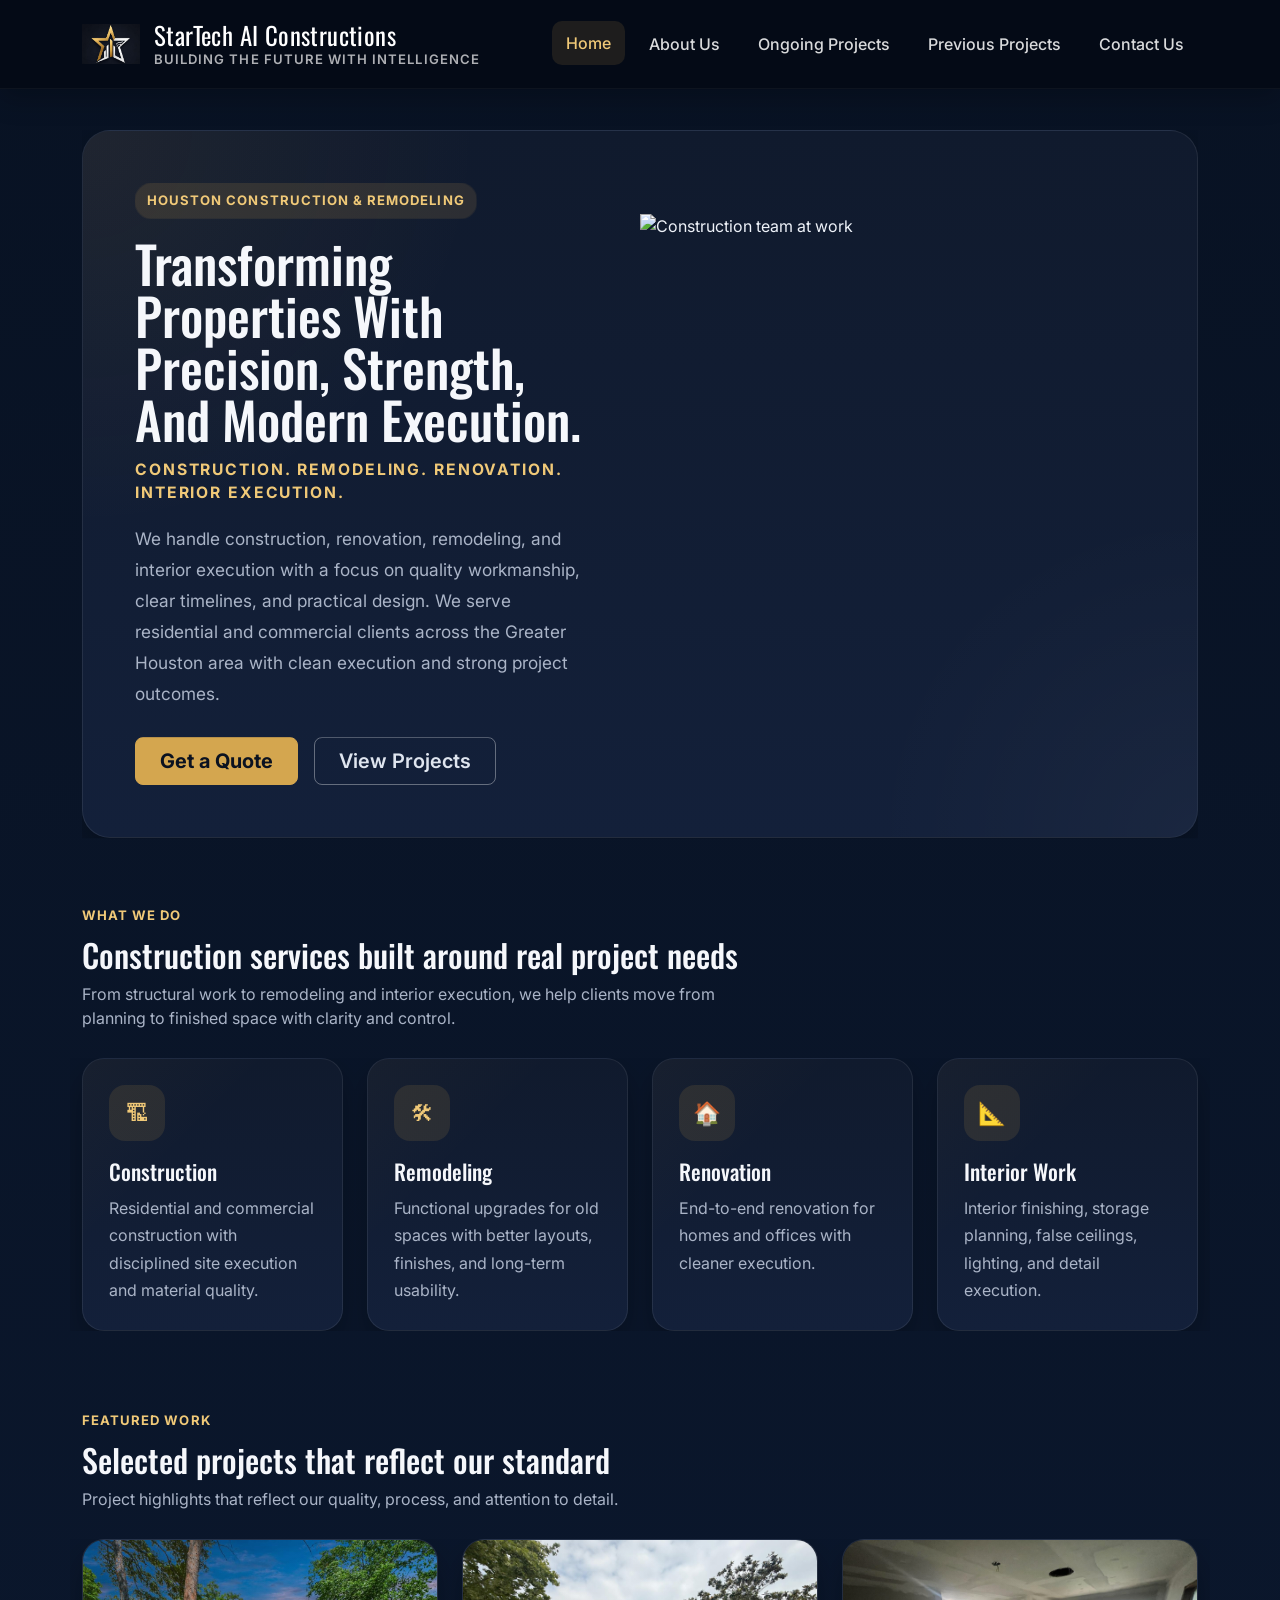
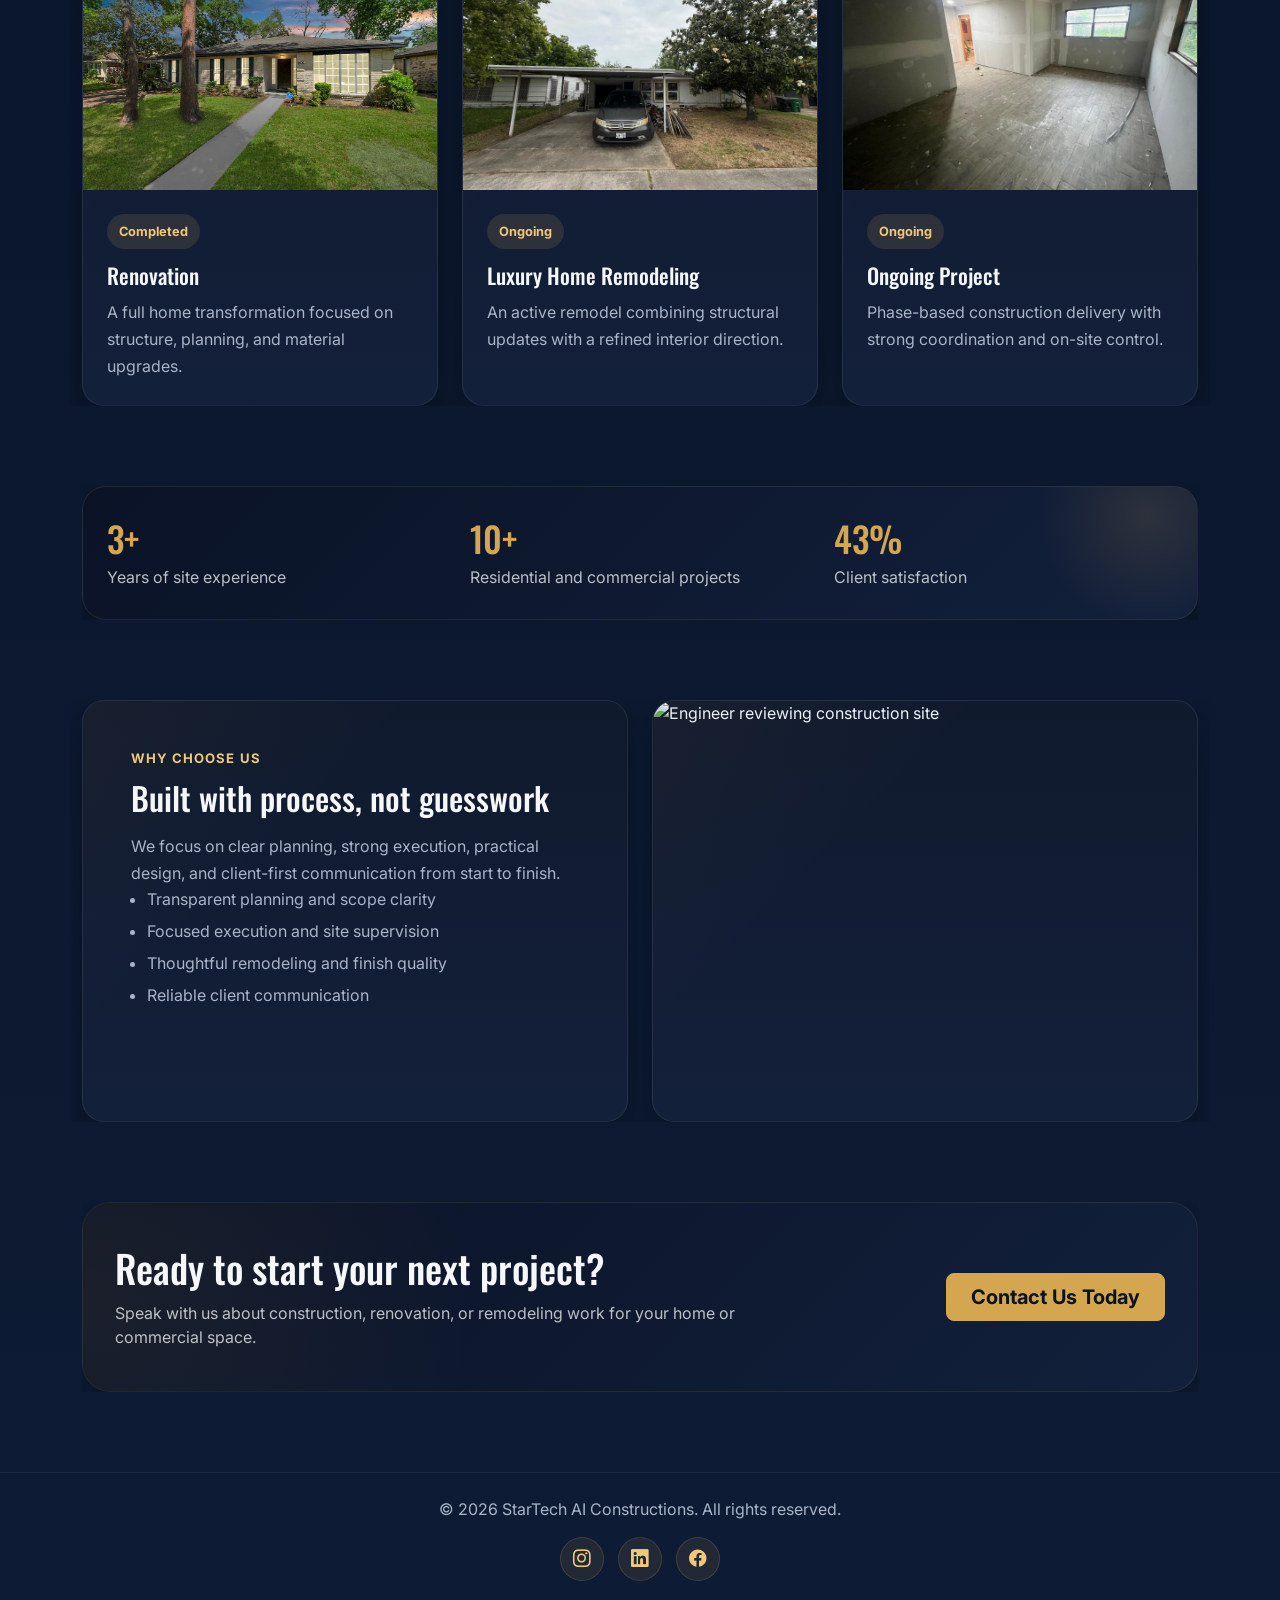
==== commit 879da288: "updated website" ====
--- a/index.html
+++ b/index.html
@@ -849,22 +849,22 @@
     </section>
 
 <footer class="footer">
-  <div class="container">
+  <div class="container text-center">
     <p class="mb-2">© 2026 StarTech AI Constructions. All rights reserved.</p>
 
     <div class="social-links">
-      <a href="https://instagram.com/yourusername" target="_blank" rel="noopener noreferrer" aria-label="Instagram">
+      <a href="https://www.instagram.com/startechaiconstructions/" target="_blank" rel="noopener noreferrer" aria-label="Instagram">
         <i class="bi bi-instagram"></i>
       </a>
-      <a href="https://www.linkedin.com/company/yourcompany" target="_blank" rel="noopener noreferrer" aria-label="LinkedIn">
+      <a href="https://www.linkedin.com/in/startechai-constructions-90473040b" target="_blank" rel="noopener noreferrer" aria-label="LinkedIn">
         <i class="bi bi-linkedin"></i>
       </a>
-      <a href="https://www.facebook.com/yourpage" target="_blank" rel="noopener noreferrer" aria-label="Facebook">
+      <a href="https://www.facebook.com/share/14fzLAuYKRT/" target="_blank" rel="noopener noreferrer" aria-label="Facebook">
         <i class="bi bi-facebook"></i>
       </a>
     </div>
   </div>
-</footer> 
+</footer>
   </main>
 
   <script>
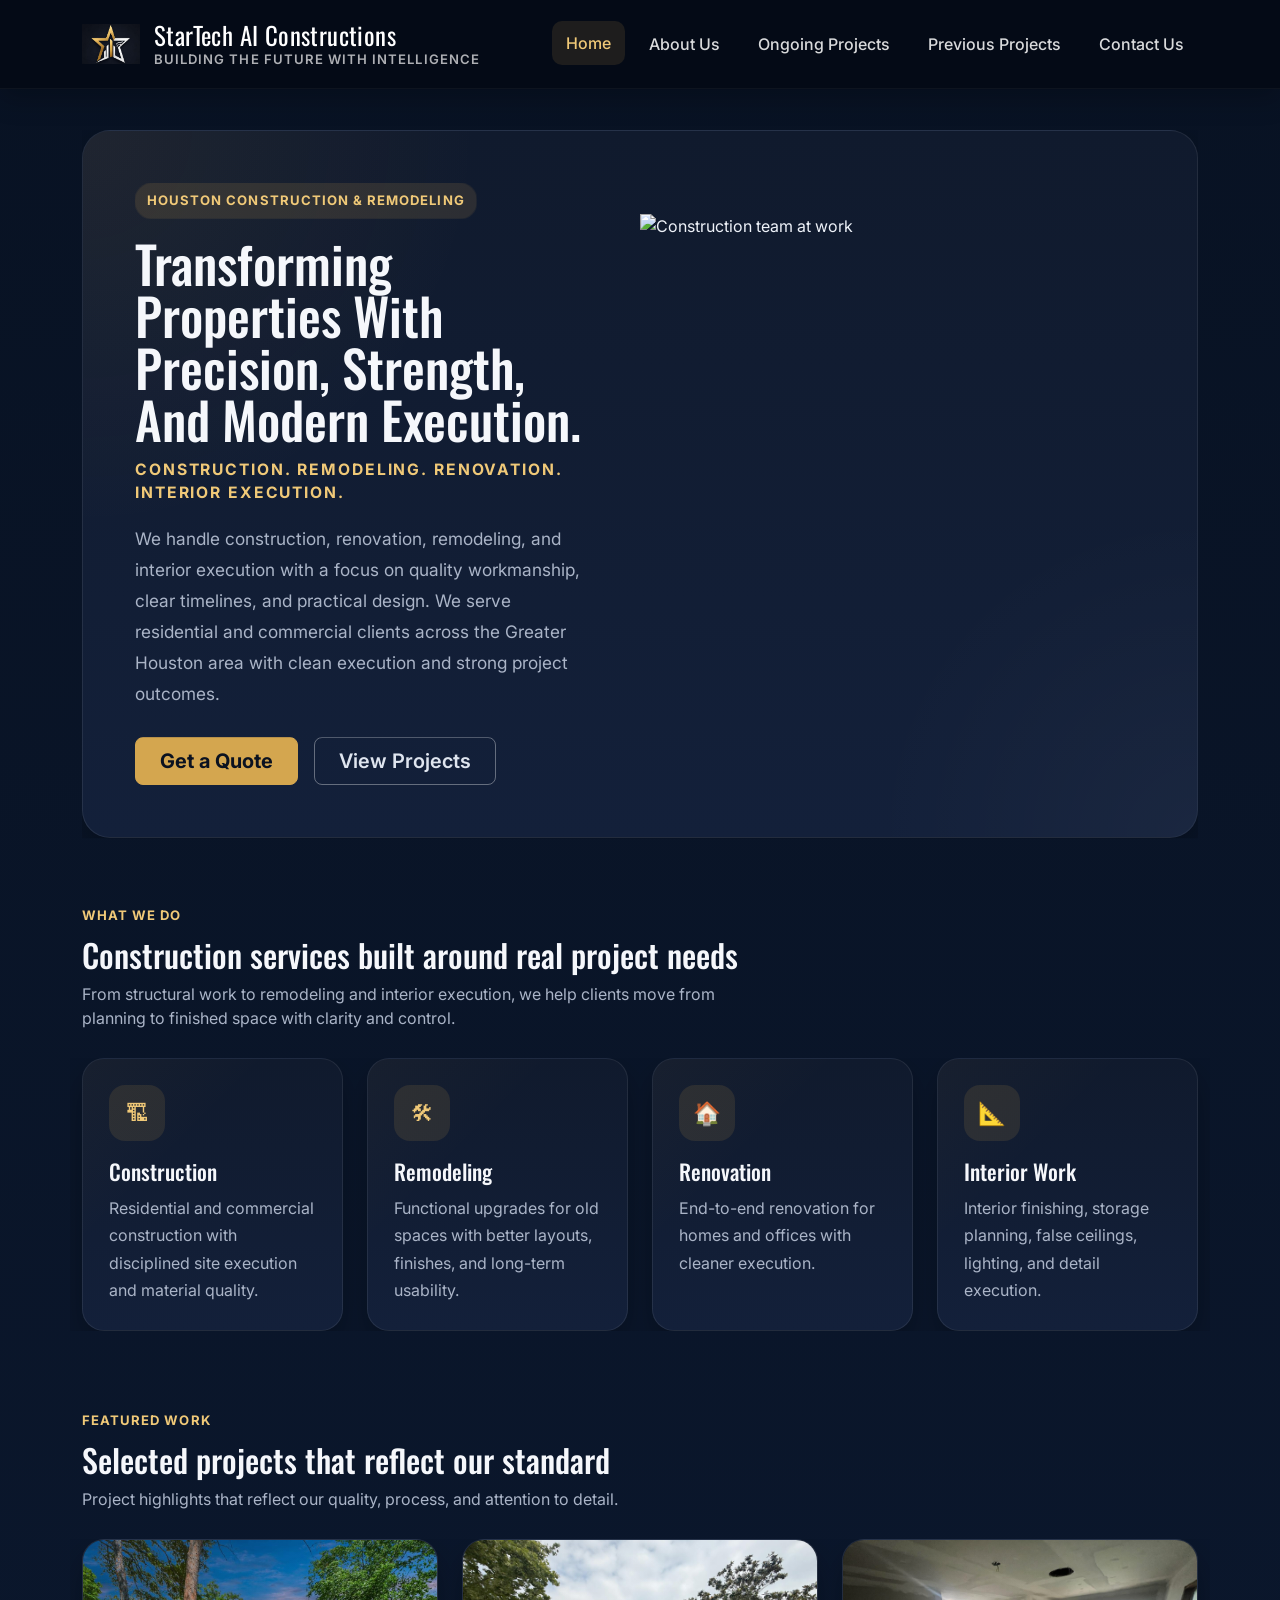
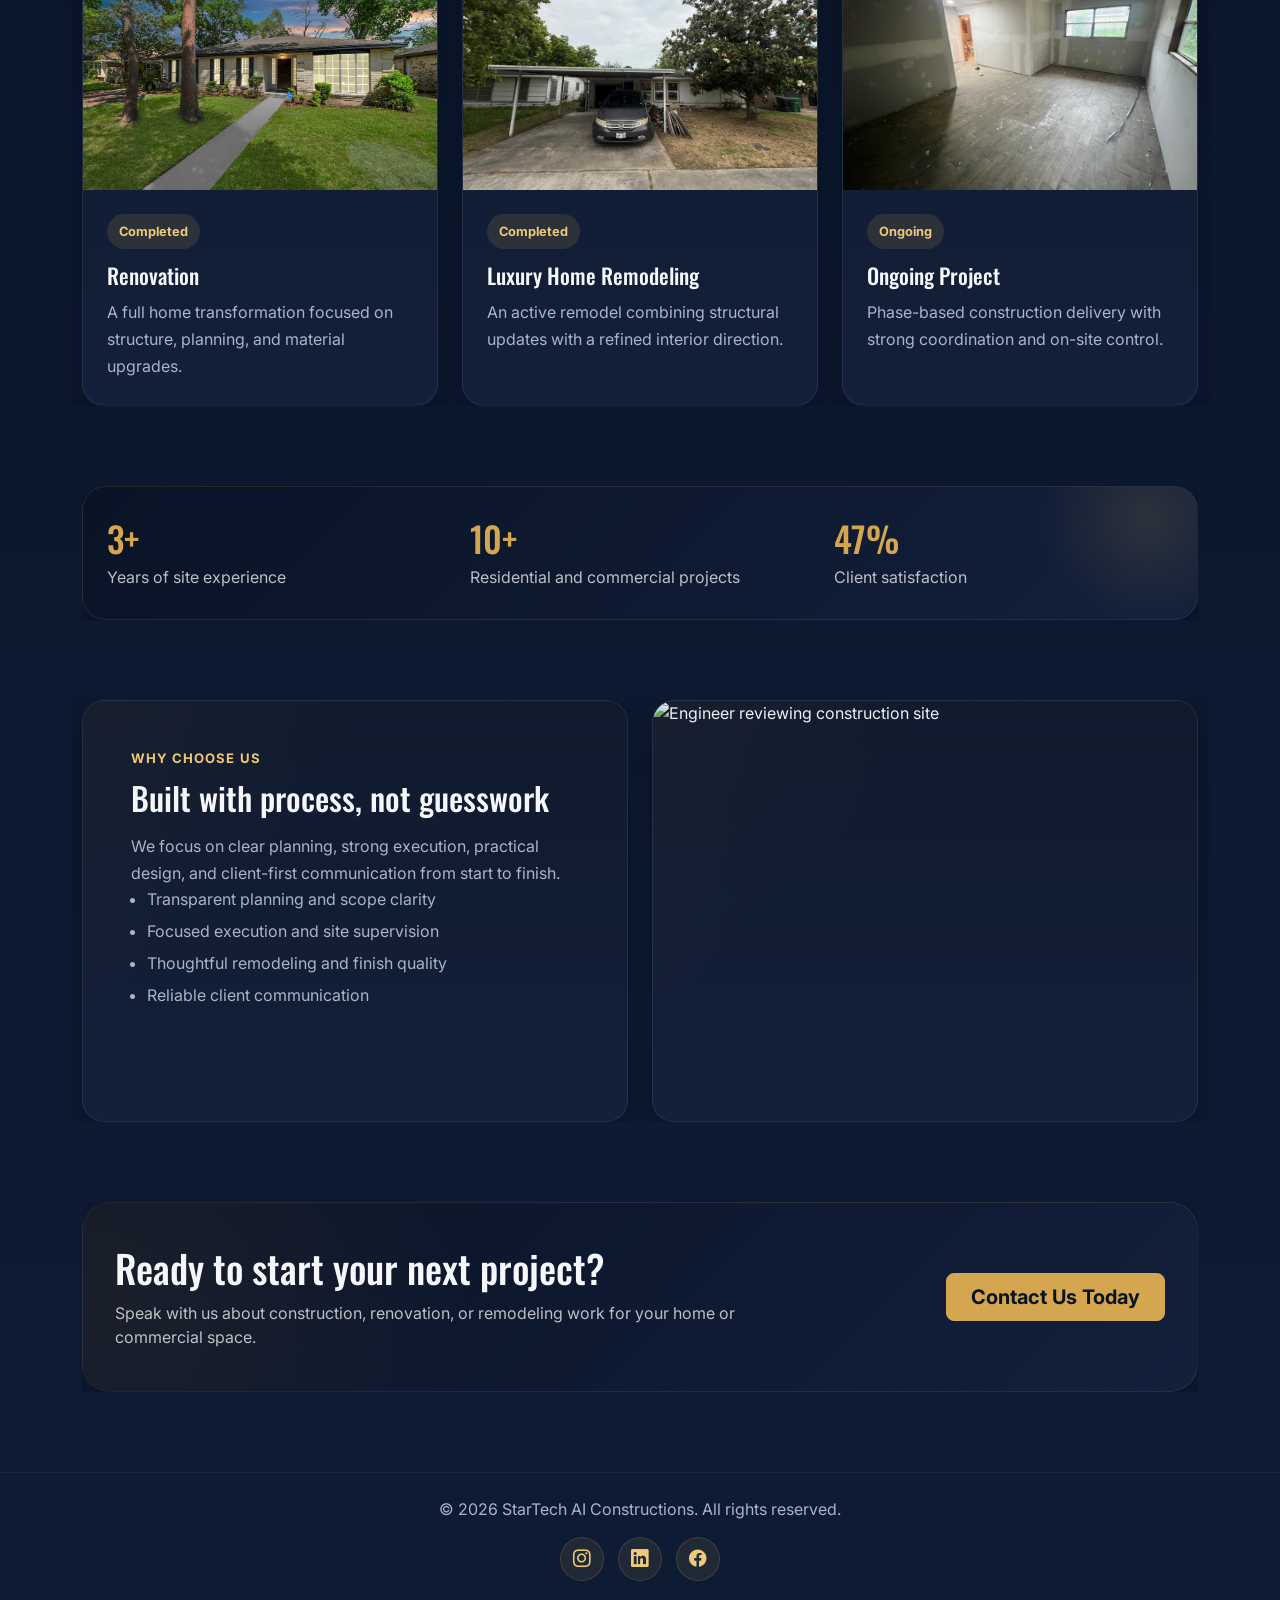
==== commit ff4dfcee: "Change project status from 'Ongoing' to 'Completed'" ====
--- a/index.html
+++ b/index.html
@@ -754,7 +754,7 @@
             <div class="project-card">
               <img src="driftwood.jpeg" alt="Luxury home remodeling" loading="lazy">
               <div class="card-body">
-                <span class="badge-soft">Ongoing</span>
+                <span class="badge-soft">Completed</span>
                 <h5>Luxury Home Remodeling</h5>
                 <p>An active remodel combining structural updates with a refined interior direction.</p>
               </div>
@@ -918,4 +918,4 @@
 
   <script src="https://cdn.jsdelivr.net/npm/bootstrap@5.3.3/dist/js/bootstrap.bundle.min.js"></script>
 </body>
-</html>+</html>
